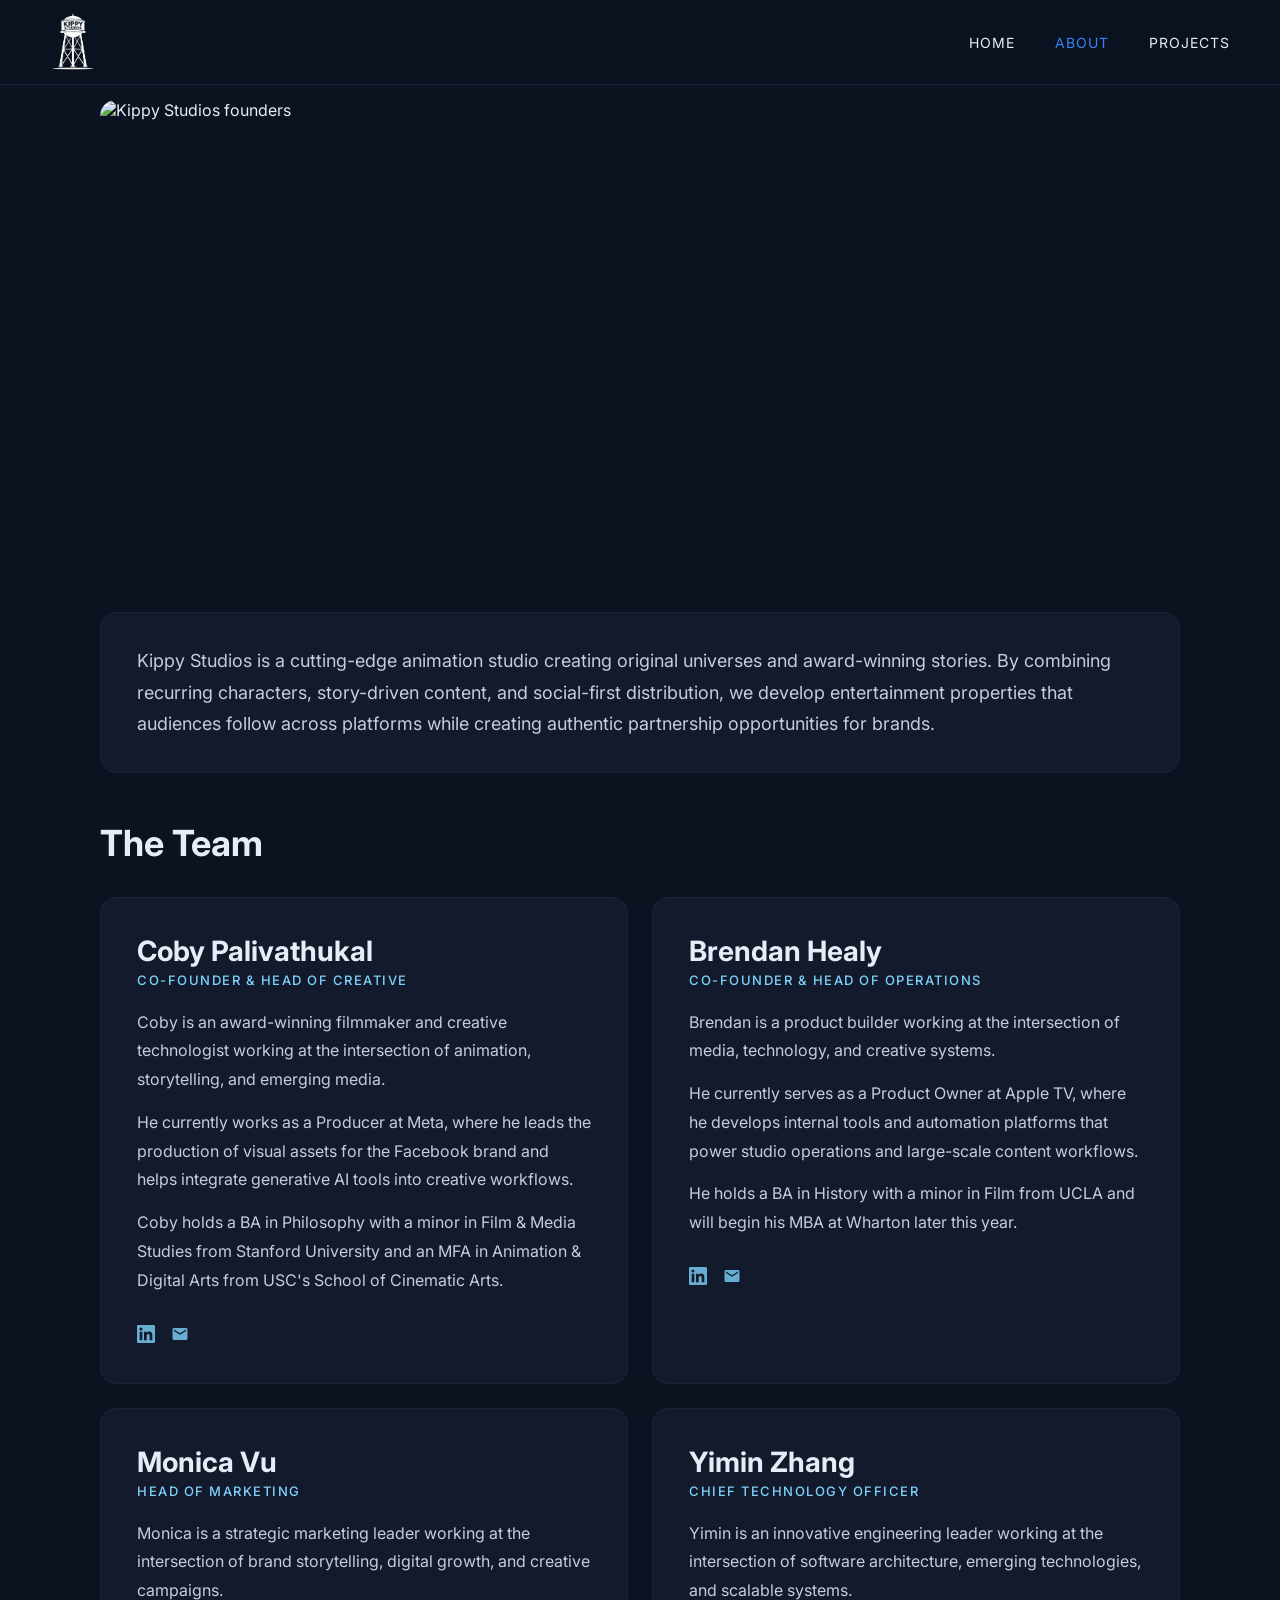
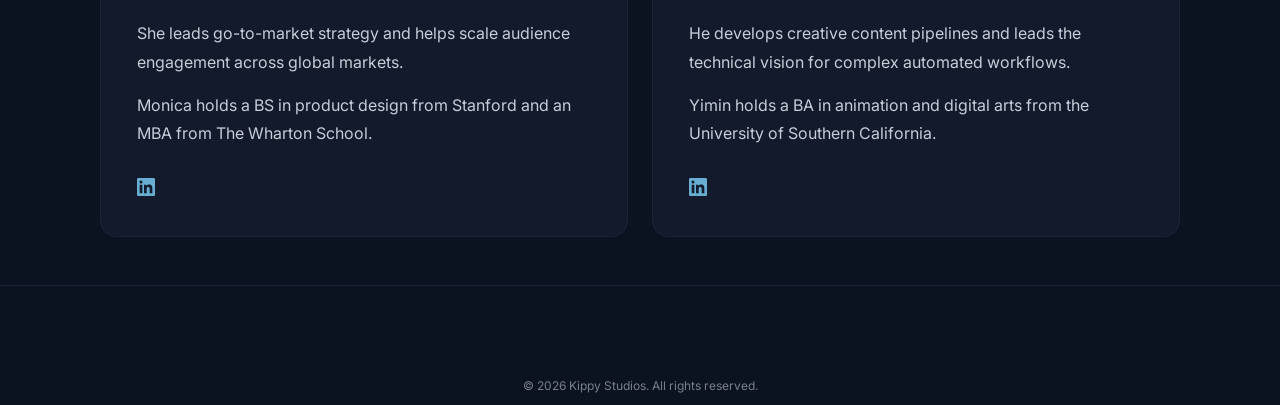
==== about.html @ 70c3e2ac "Merge founders into single The Team section Co-Authored-By: Claude Opus 4.8 <noreply@anthropic.com>" ====
<!DOCTYPE html>
<html lang="en">
<head>
    <meta charset="UTF-8">
    <link rel="icon" href="favicon.png" type="image/png">
    <meta name="viewport" content="width=device-width, initial-scale=1.0">
    <title>About – Kippy Studios</title>
    <meta name="description" content="Meet the founders of Kippy Studios.">
    <link rel="preconnect" href="https://fonts.googleapis.com">
    <link rel="preconnect" href="https://fonts.gstatic.com" crossorigin>
    <link href="https://fonts.googleapis.com/css2?family=Inter:wght@300;400;500;600;700&display=swap" rel="stylesheet">
    <link rel="stylesheet" href="styles.css">
    <style>
        body {
            display: flex;
            flex-direction: column;
        }

        main {
            padding: 100px 50px 48px;
            max-width: 1180px;
            margin: 0 auto;
            width: 100%;
        }

        .founders-hero {
            max-width: 1080px;
            margin: 0 auto 32px;
            border-radius: 16px;
            overflow: hidden;
        }

        .founders-hero img {
            width: 100%;
            height: 480px;
            object-fit: cover;
            object-position: center 75%;
            display: block;
        }

        .studio-intro {
            max-width: 1080px;
            margin: 0 auto 48px;
            padding: 32px 36px;
            background: #121A2B;
            border-radius: 16px;
            border: 1px solid #1A2438;
        }

        .studio-intro p {
            font-size: 18px;
            line-height: 1.75;
            color: rgba(230, 237, 247, 0.85);
            margin: 0;
        }

        .page-title {
            font-family: 'Inter', sans-serif;
            font-size: 36px;
            font-weight: 700;
            color: #E6EDF7;
            margin-bottom: 32px;
            max-width: 1080px;
            margin-left: auto;
            margin-right: auto;
        }

        .founders {
            display: flex;
            flex-direction: row;
            gap: 24px;
            max-width: 1080px;
            margin: 0 auto;
        }

        .founders .founder-card {
            flex: 1;
        }

        .founder-card {
            background: #121A2B;
            border-radius: 16px;
            border: 1px solid #1A2438;
            padding: 36px;
            display: block;
        }

        .founder-info h2 {
            font-family: 'Inter', sans-serif;
            font-size: 28px;
            font-weight: 700;
            margin-bottom: 4px;
        }

        .founder-info h2 a {
            color: #E6EDF7;
            text-decoration: none;
        }

        .founder-info h2 a:hover {
            text-decoration: underline;
        }

        .founder-title {
            font-size: 13px;
            font-weight: 500;
            letter-spacing: 1.5px;
            text-transform: uppercase;
            color: #7DD3FC;
            margin-bottom: 20px;
        }

        .founder-bio p {
            font-size: 16px;
            line-height: 1.8;
            color: rgba(230, 237, 247, 0.85);
            margin-bottom: 14px;
        }

        .founder-bio p:last-child {
            margin-bottom: 0;
        }

        .founder-linkedin {
            display: inline-flex;
            align-items: center;
            gap: 6px;
            margin-top: 16px;
            color: #7DD3FC;
            font-size: 13px;
            font-weight: 500;
            text-decoration: none;
            opacity: 0.8;
            transition: opacity 0.2s;
        }

        .founder-linkedin:hover {
            opacity: 1;
        }

        .founder-linkedin svg {
            width: 18px;
            height: 18px;
            fill: currentColor;
        }

        .founder-email {
            display: inline-flex;
            align-items: center;
            margin-top: 16px;
            margin-left: 12px;
            color: #7DD3FC;
            opacity: 0.8;
            transition: opacity 0.2s;
        }

        .founder-email:hover {
            opacity: 1;
        }

        .founder-email svg {
            width: 18px;
            height: 18px;
            fill: currentColor;
        }

        @media (max-width: 768px) {
            main {
                padding: 80px 20px 40px;
            }

            .founders {
                flex-direction: column;
            }

            .founder-card {
                padding: 24px 20px;
            }

            .founder-info h2 {
                font-size: 22px;
            }

            .founder-bio p {
                font-size: 15px;
            }
        }
    </style>
</head>
<body>
    <nav>
        <a href="index.html" class="logo"><img src="kippy-studios-logo.png" alt="Kippy Studios" class="nav-logo-img"></a>
        <div class="nav-links">
            <a href="index.html">Home</a>
            <a href="about.html" class="active">About</a>
            <a href="projects.html">Projects</a>
        </div>
    </nav>

    <main>
        <div class="founders-hero">
            <img src="founders-photo.jpg" alt="Kippy Studios founders">
        </div>

        <div class="studio-intro">
            <p>Kippy Studios is a cutting-edge animation studio creating original universes and award-winning stories. By combining recurring characters, story-driven content, and social-first distribution, we develop entertainment properties that audiences follow across platforms while creating authentic partnership opportunities for brands.</p>
        </div>

        <p class="page-title">The Team</p>
        <div class="founders">

            <div class="founder-card">
                <div class="founder-info">
                    <h2>Coby Palivathukal</h2>
                    <p class="founder-title">Co-founder &amp; Head of Creative</p>
                    <div class="founder-bio">
                        <p>Coby is an award-winning filmmaker and creative technologist working at the intersection of animation, storytelling, and emerging media.</p>
                        <p>He currently works as a Producer at Meta, where he leads the production of visual assets for the Facebook brand and helps integrate generative AI tools into creative workflows.</p>
                        <p>Coby holds a BA in Philosophy with a minor in Film &amp; Media Studies from Stanford University and an MFA in Animation &amp; Digital Arts from USC's School of Cinematic Arts.</p>
                        <a href="https://www.linkedin.com/in/cobypalivathukal/" target="_blank" rel="noopener noreferrer" class="founder-linkedin">
                            <svg viewBox="0 0 24 24" xmlns="http://www.w3.org/2000/svg"><path d="M20.447 20.452h-3.554v-5.569c0-1.328-.027-3.037-1.852-3.037-1.853 0-2.136 1.445-2.136 2.939v5.667H9.351V9h3.414v1.561h.046c.477-.9 1.637-1.85 3.37-1.85 3.601 0 4.267 2.37 4.267 5.455v6.286zM5.337 7.433a2.062 2.062 0 0 1-2.063-2.065 2.064 2.064 0 1 1 2.063 2.065zm1.782 13.019H3.555V9h3.564v11.452zM22.225 0H1.771C.792 0 0 .774 0 1.729v20.542C0 23.227.792 24 1.771 24h20.451C23.2 24 24 23.227 24 22.271V1.729C24 .774 23.2 0 22.222 0h.003z"/></svg>
                        </a>
                        <a href="mailto:coby@kippystudios.com" class="founder-email">
                            <svg viewBox="0 0 24 24" xmlns="http://www.w3.org/2000/svg"><path d="M20 4H4c-1.1 0-2 .9-2 2v12c0 1.1.9 2 2 2h16c1.1 0 2-.9 2-2V6c0-1.1-.9-2-2-2zm0 4-8 5-8-5V6l8 5 8-5v2z"/></svg>
                        </a>
                    </div>
                </div>
            </div>

            <div class="founder-card">
                <div class="founder-info">
                    <h2>Brendan Healy</h2>
                    <p class="founder-title">Co-founder &amp; Head of Operations</p>
                    <div class="founder-bio">
                        <p>Brendan is a product builder working at the intersection of media, technology, and creative systems.</p>
                        <p>He currently serves as a Product Owner at Apple TV, where he develops internal tools and automation platforms that power studio operations and large-scale content workflows.</p>
                        <p>He holds a BA in History with a minor in Film from UCLA and will begin his MBA at Wharton later this year.</p>
                        <a href="https://www.linkedin.com/in/healy-brendan/" target="_blank" rel="noopener noreferrer" class="founder-linkedin">
                            <svg viewBox="0 0 24 24" xmlns="http://www.w3.org/2000/svg"><path d="M20.447 20.452h-3.554v-5.569c0-1.328-.027-3.037-1.852-3.037-1.853 0-2.136 1.445-2.136 2.939v5.667H9.351V9h3.414v1.561h.046c.477-.9 1.637-1.85 3.37-1.85 3.601 0 4.267 2.37 4.267 5.455v6.286zM5.337 7.433a2.062 2.062 0 0 1-2.063-2.065 2.064 2.064 0 1 1 2.063 2.065zm1.782 13.019H3.555V9h3.564v11.452zM22.225 0H1.771C.792 0 0 .774 0 1.729v20.542C0 23.227.792 24 1.771 24h20.451C23.2 24 24 23.227 24 22.271V1.729C24 .774 23.2 0 22.222 0h.003z"/></svg>
                        </a>
                        <a href="mailto:brendan@kippystudios.com" class="founder-email">
                            <svg viewBox="0 0 24 24" xmlns="http://www.w3.org/2000/svg"><path d="M20 4H4c-1.1 0-2 .9-2 2v12c0 1.1.9 2 2 2h16c1.1 0 2-.9 2-2V6c0-1.1-.9-2-2-2zm0 4-8 5-8-5V6l8 5 8-5v2z"/></svg>
                        </a>
                    </div>
                </div>
            </div>

        </div>

        <div class="founders" style="margin-top: 24px;">

            <div class="founder-card">
                <div class="founder-info">
                    <h2>Monica Vu</h2>
                    <p class="founder-title">Head of Marketing</p>
                    <div class="founder-bio">
                        <p>Monica is a strategic marketing leader working at the intersection of brand storytelling, digital growth, and creative campaigns.</p>
                        <p>She leads go-to-market strategy and helps scale audience engagement across global markets.</p>
                        <p>Monica holds a BS in product design from Stanford and an MBA from The Wharton School.</p>
                        <a href="https://www.linkedin.com/in/vumonica/" target="_blank" rel="noopener noreferrer" class="founder-linkedin">
                            <svg viewBox="0 0 24 24" xmlns="http://www.w3.org/2000/svg"><path d="M20.447 20.452h-3.554v-5.569c0-1.328-.027-3.037-1.852-3.037-1.853 0-2.136 1.445-2.136 2.939v5.667H9.351V9h3.414v1.561h.046c.477-.9 1.637-1.85 3.37-1.85 3.601 0 4.267 2.37 4.267 5.455v6.286zM5.337 7.433a2.062 2.062 0 0 1-2.063-2.065 2.064 2.064 0 1 1 2.063 2.065zm1.782 13.019H3.555V9h3.564v11.452zM22.225 0H1.771C.792 0 0 .774 0 1.729v20.542C0 23.227.792 24 1.771 24h20.451C23.2 24 24 23.227 24 22.271V1.729C24 .774 23.2 0 22.222 0h.003z"/></svg>
                        </a>
                    </div>
                </div>
            </div>

            <div class="founder-card">
                <div class="founder-info">
                    <h2>Yimin Zhang</h2>
                    <p class="founder-title">Chief Technology Officer</p>
                    <div class="founder-bio">
                        <p>Yimin is an innovative engineering leader working at the intersection of software architecture, emerging technologies, and scalable systems.</p>
                        <p>He develops creative content pipelines and leads the technical vision for complex automated workflows.</p>
                        <p>Yimin holds a BA in animation and digital arts from the University of Southern California.</p>
                        <a href="https://www.linkedin.com/in/yiminzhangusc/" target="_blank" rel="noopener noreferrer" class="founder-linkedin">
                            <svg viewBox="0 0 24 24" xmlns="http://www.w3.org/2000/svg"><path d="M20.447 20.452h-3.554v-5.569c0-1.328-.027-3.037-1.852-3.037-1.853 0-2.136 1.445-2.136 2.939v5.667H9.351V9h3.414v1.561h.046c.477-.9 1.637-1.85 3.37-1.85 3.601 0 4.267 2.37 4.267 5.455v6.286zM5.337 7.433a2.062 2.062 0 0 1-2.063-2.065 2.064 2.064 0 1 1 2.063 2.065zm1.782 13.019H3.555V9h3.564v11.452zM22.225 0H1.771C.792 0 0 .774 0 1.729v20.542C0 23.227.792 24 1.771 24h20.451C23.2 24 24 23.227 24 22.271V1.729C24 .774 23.2 0 22.222 0h.003z"/></svg>
                        </a>
                    </div>
                </div>
            </div>

        </div>
    </main>

    <footer>
        <div class="social-links-3d" id="social-links-3d">
            <div class="social-icon-container" data-link="https://www.youtube.com/@CobyPal/featured" data-model="socials/YouTube.glb" title="YouTube"></div>
            <div class="social-icon-container" data-link="https://www.instagram.com/cobypal/" data-model="socials/IG.glb" title="Instagram"></div>
            <div class="social-icon-container" data-link="https://www.tiktok.com/@cobypal" data-model="socials/TikTok.glb" title="TikTok"></div>
            <div class="social-icon-container" data-link="https://x.com/kippystudios" data-model="socials/X.glb" title="X"></div>
            <div class="social-icon-container" data-link="https://www.threads.com/@kippystudios" data-model="socials/Threads.glb" title="Threads"></div>
            <div class="social-icon-container" data-link="https://www.linkedin.com/company/kippystudios/?viewAsMember=true" data-model="socials/LinkedIn.glb" title="LinkedIn"></div>
            <div class="social-icon-container" data-link="https://facebook.com/kippystudiosofficial" data-model="socials/Facebook.glb" title="Facebook"></div>
        </div>
        <p class="copyright">&copy; 2026 Kippy Studios. All rights reserved.</p>
    </footer>

    <script type="importmap">
    {
        "imports": {
            "three": "https://unpkg.com/three@0.160.0/build/three.module.js",
            "three/addons/": "https://unpkg.com/three@0.160.0/examples/jsm/"
        }
    }
    </script>

    <script type="module">
        import { initSocialIcons } from './social-icons.js';
        initSocialIcons();
    </script>
</body>
</html>
---- styles.css ----
/* ============================================
   styles.css - Common styles for cobypal.com
   ============================================ */

/* === Reset === */
* {
    margin: 0;
    padding: 0;
    box-sizing: border-box;
}

/* === Base === */
body {
    font-family: 'Inter', sans-serif;
    background-color: #0B1220;
    color: #E6EDF7;
    min-height: 100vh;
    overflow-x: hidden;
}

a {
    color: inherit;
    text-decoration: none;
}

/* === Navigation === */
nav {
    position: fixed;
    top: 0;
    left: 0;
    right: 0;
    z-index: 100;
    background: rgba(11, 18, 32, 0.95);
    backdrop-filter: blur(10px);
    padding: 10px 50px;
    display: flex;
    justify-content: space-between;
    align-items: center;
    border-bottom: 1px solid #1A2438;
}

.logo {
    display: flex;
    align-items: center;
}

.nav-logo-img {
    height: 64px;
    width: auto;
    display: block;
}

.nav-links {
    display: flex;
    gap: 40px;
}

.nav-links a {
    font-size: 14px;
    font-weight: 400;
    letter-spacing: 1px;
    text-transform: uppercase;
    transition: color 0.3s;
}

.nav-links a:hover,
.nav-links a.active {
    color: #3B82F6;
}

/* === Loading Spinner === */
#loading {
    position: fixed;
    top: 50%;
    left: 50%;
    transform: translate(-50%, -50%);
    color: #3B82F6;
    font-size: 18px;
    text-align: center;
    z-index: 100;
}

#loading .spinner {
    width: 50px;
    height: 50px;
    border: 3px solid rgba(59, 130, 246, 0.1);
    border-top-color: #3B82F6;
    border-radius: 50%;
    animation: spin 1s linear infinite;
    margin: 0 auto 20px;
}

@keyframes spin {
    to { transform: rotate(360deg); }
}

/* === Footer === */
footer {
    padding: 0 50px 12px;
    text-align: center;
    border-top: 1px solid #1A2438;
}

/* === Social Icons === */
.social-links-3d {
    display: flex;
    justify-content: center;
    gap: 30px;
    margin-bottom: 12px;
    flex-wrap: wrap;
}

.social-icon-container {
    width: 80px;
    height: 80px;
    cursor: pointer;
    transition: transform 0.3s;
}

.social-icon-container:hover {
    transform: scale(1.15);
}

.social-icon-container canvas {
    width: 100%;
    height: 100%;
}

/* === Copyright === */
.copyright {
    font-size: 12px;
    color: rgba(230, 237, 247, 0.5);
}

/* === Mobile Responsive === */
@media (max-width: 768px) {
    nav {
        padding: 15px 20px;
    }

    .logo {
        font-size: 20px;
    }

    .nav-links {
        gap: 20px;
        margin-left: 30px;
    }

    .nav-links a {
        font-size: 12px;
    }

    footer {
        padding: 20px;
    }

    .social-links-3d {
        gap: 15px;
        margin-left: -25px;
    }

    .social-icon-container {
        width: 55px;
        height: 55px;
    }

    .copyright {
        font-size: 10px;
    }
}
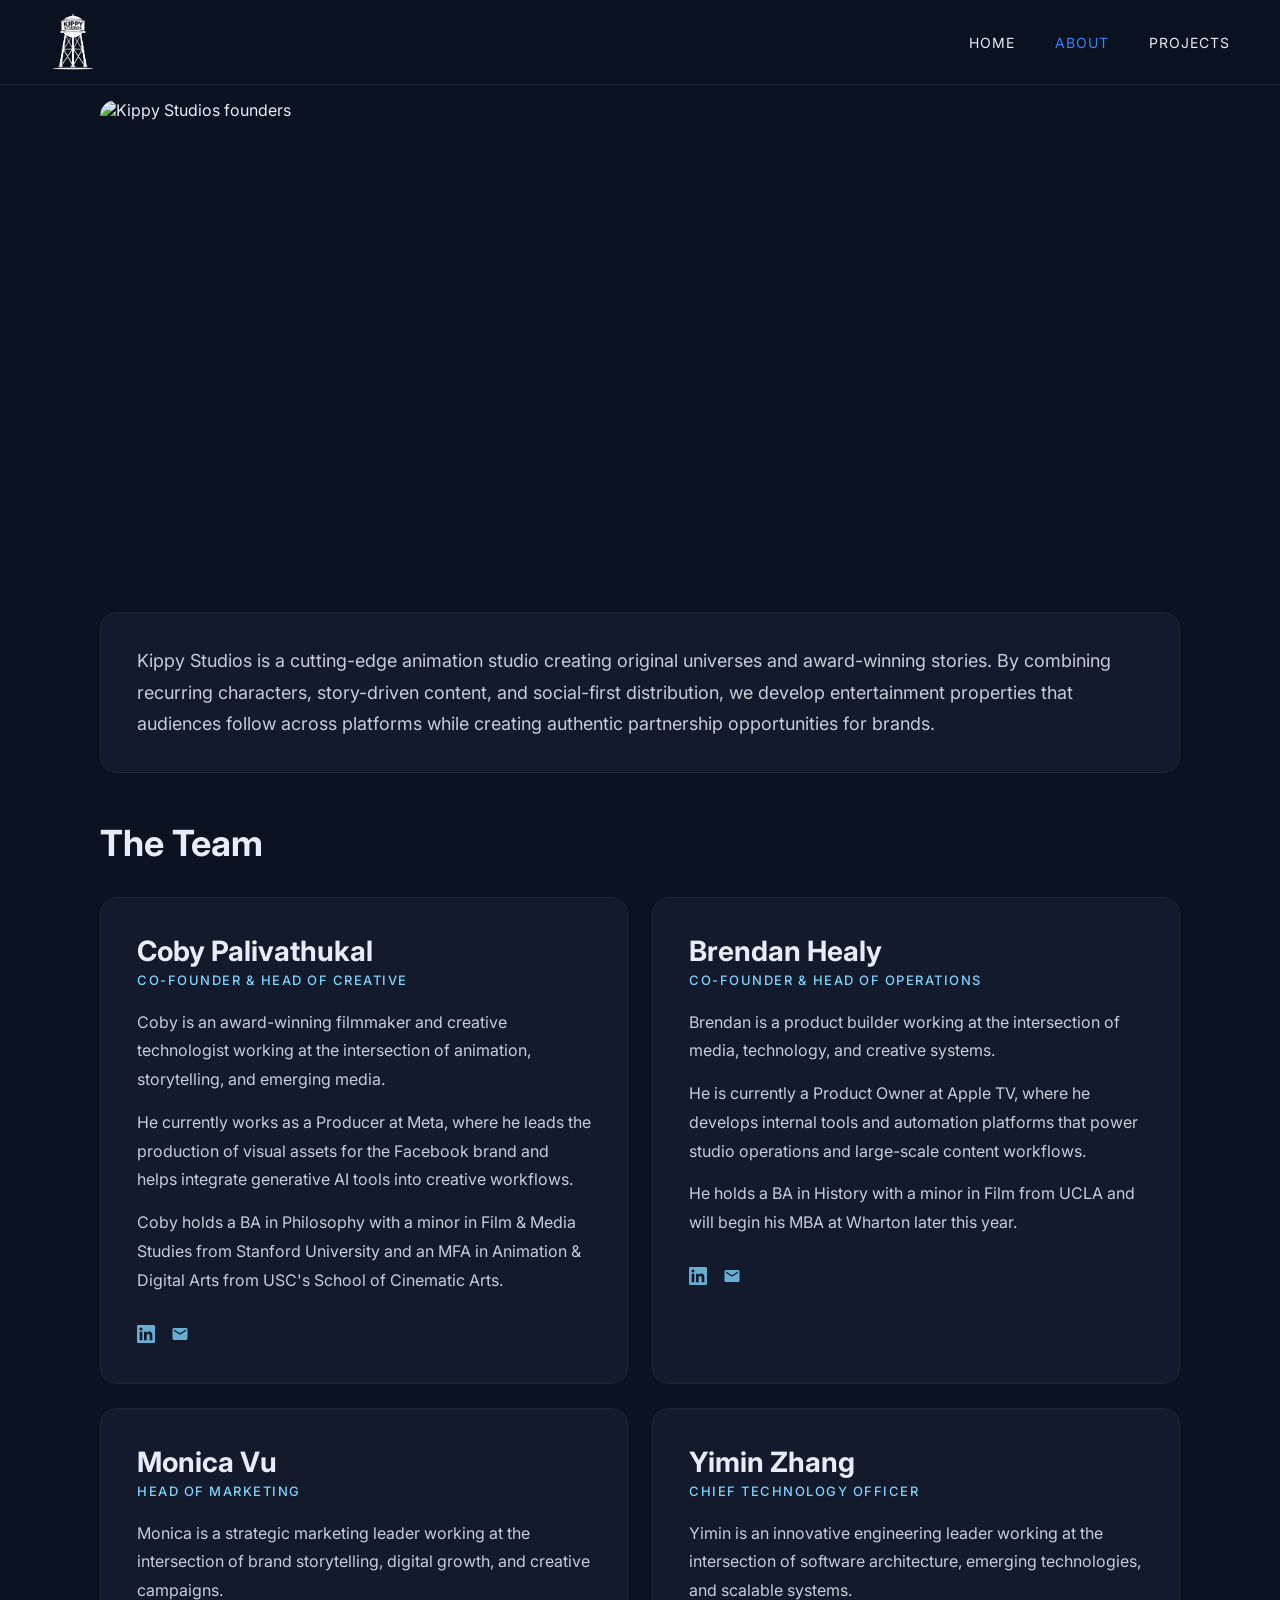
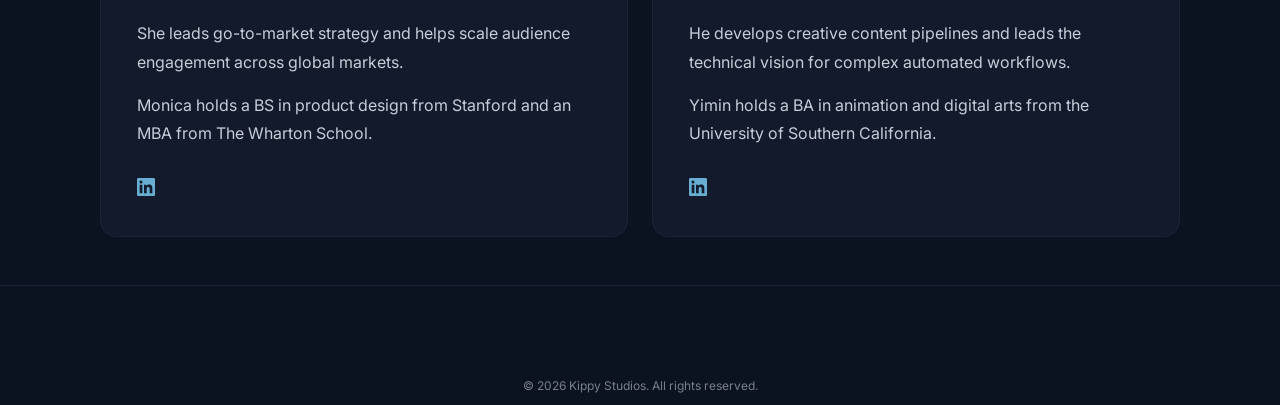
==== commit ce97670d: "Update Brendan bio wording Co-Authored-By: Claude Sonnet 4.6 <noreply@anthropic.com>" ====
--- a/about.html
+++ b/about.html
@@ -233,7 +233,7 @@
                     <p class="founder-title">Co-founder &amp; Head of Operations</p>
                     <div class="founder-bio">
                         <p>Brendan is a product builder working at the intersection of media, technology, and creative systems.</p>
-                        <p>He currently serves as a Product Owner at Apple TV, where he develops internal tools and automation platforms that power studio operations and large-scale content workflows.</p>
+                        <p>He is currently a Product Owner at Apple TV, where he develops internal tools and automation platforms that power studio operations and large-scale content workflows.</p>
                         <p>He holds a BA in History with a minor in Film from UCLA and will begin his MBA at Wharton later this year.</p>
                         <a href="https://www.linkedin.com/in/healy-brendan/" target="_blank" rel="noopener noreferrer" class="founder-linkedin">
                             <svg viewBox="0 0 24 24" xmlns="http://www.w3.org/2000/svg"><path d="M20.447 20.452h-3.554v-5.569c0-1.328-.027-3.037-1.852-3.037-1.853 0-2.136 1.445-2.136 2.939v5.667H9.351V9h3.414v1.561h.046c.477-.9 1.637-1.85 3.37-1.85 3.601 0 4.267 2.37 4.267 5.455v6.286zM5.337 7.433a2.062 2.062 0 0 1-2.063-2.065 2.064 2.064 0 1 1 2.063 2.065zm1.782 13.019H3.555V9h3.564v11.452zM22.225 0H1.771C.792 0 0 .774 0 1.729v20.542C0 23.227.792 24 1.771 24h20.451C23.2 24 24 23.227 24 22.271V1.729C24 .774 23.2 0 22.222 0h.003z"/></svg>
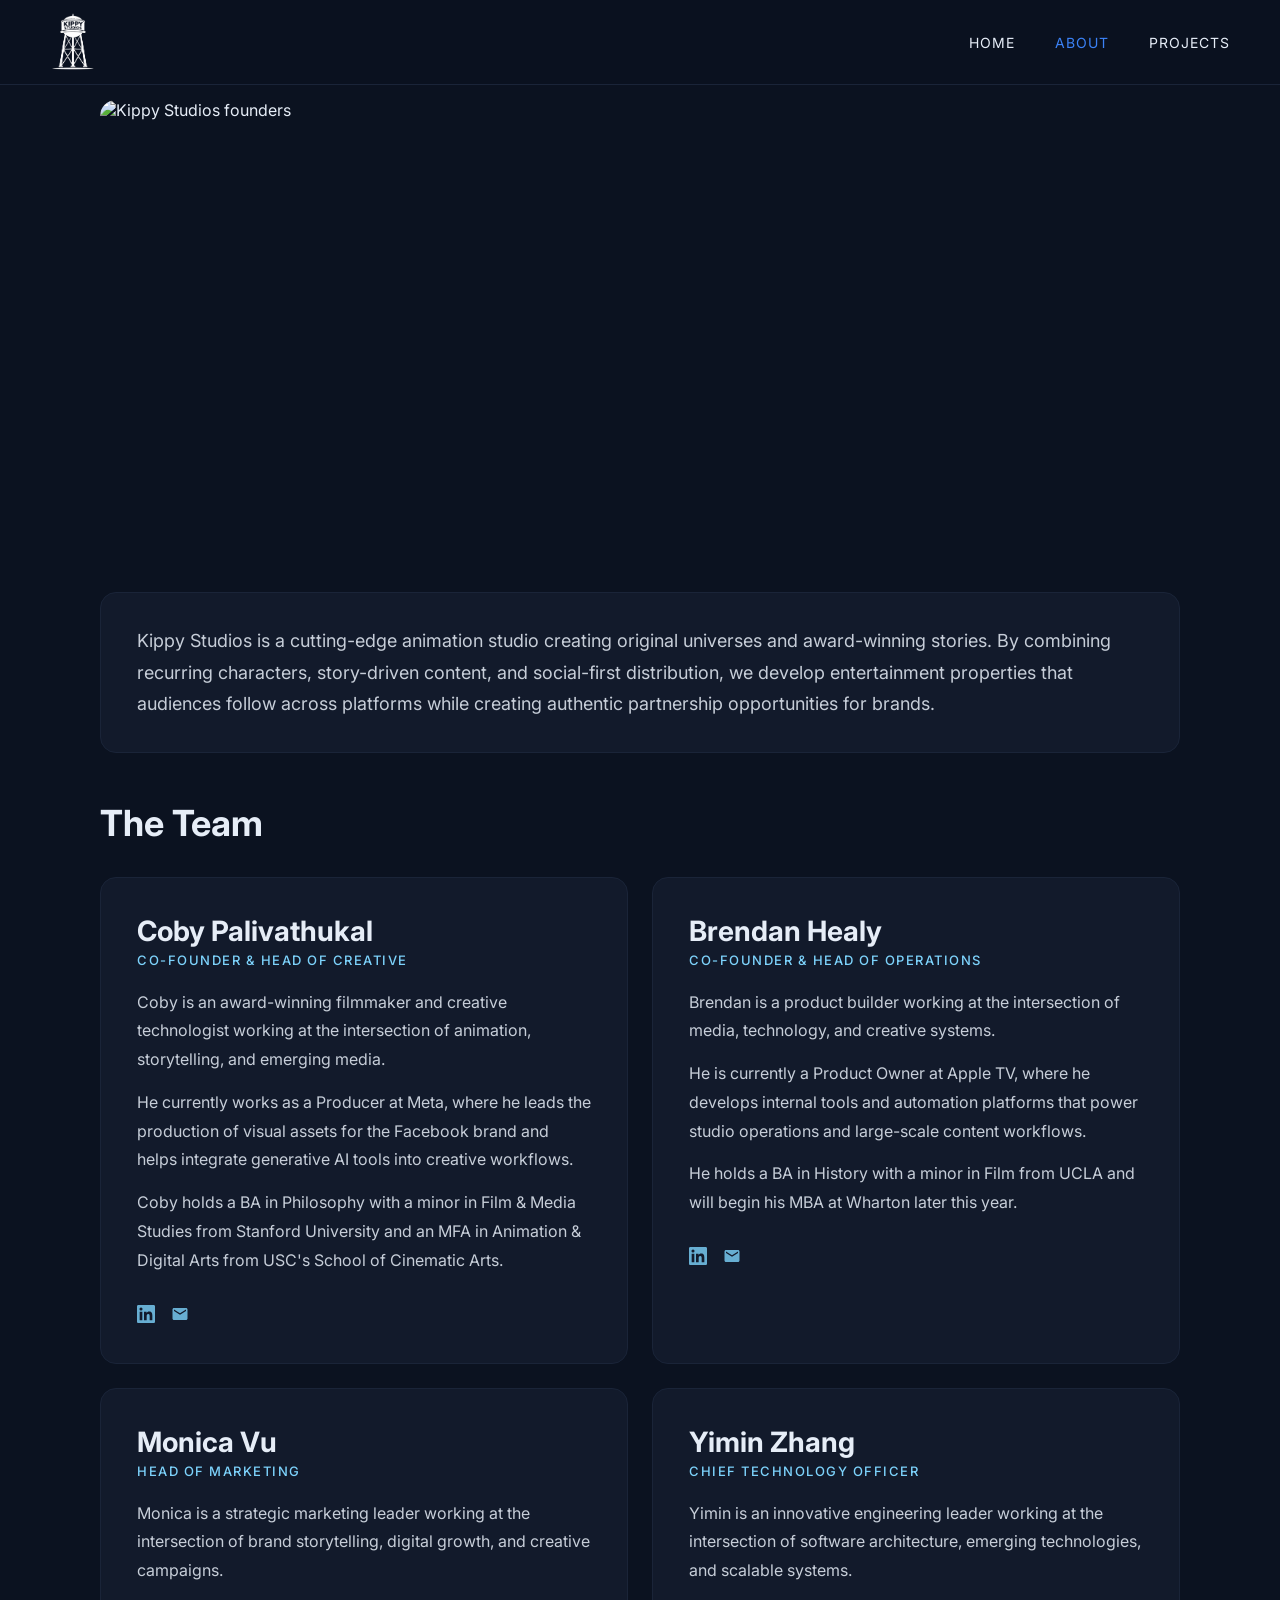
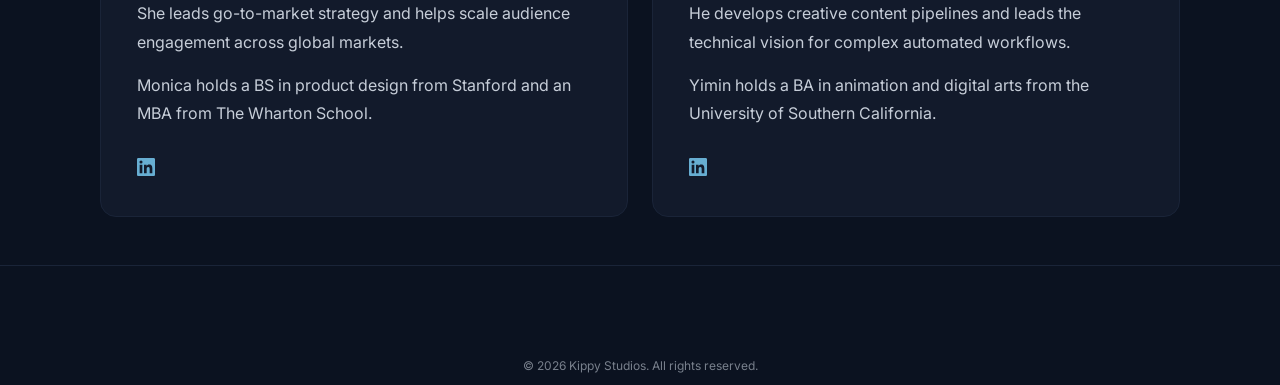
==== commit cf3ef6a2: "Mobile layout improvements and about page polish - Homepage: JS-driven mobile carousel layout (title" ====
--- a/about.html
+++ b/about.html
@@ -32,9 +32,9 @@
 
         .founders-hero img {
             width: 100%;
-            height: 480px;
+            height: 460px;
             object-fit: cover;
-            object-position: center 75%;
+            object-position: center 65%;
             display: block;
         }
 
@@ -169,6 +169,14 @@
                 padding: 80px 20px 40px;
             }
 
+            .studio-intro p {
+                font-size: 14px;
+            }
+
+            .founders-hero img {
+                height: 220px;
+            }
+
             .founders {
                 flex-direction: column;
             }
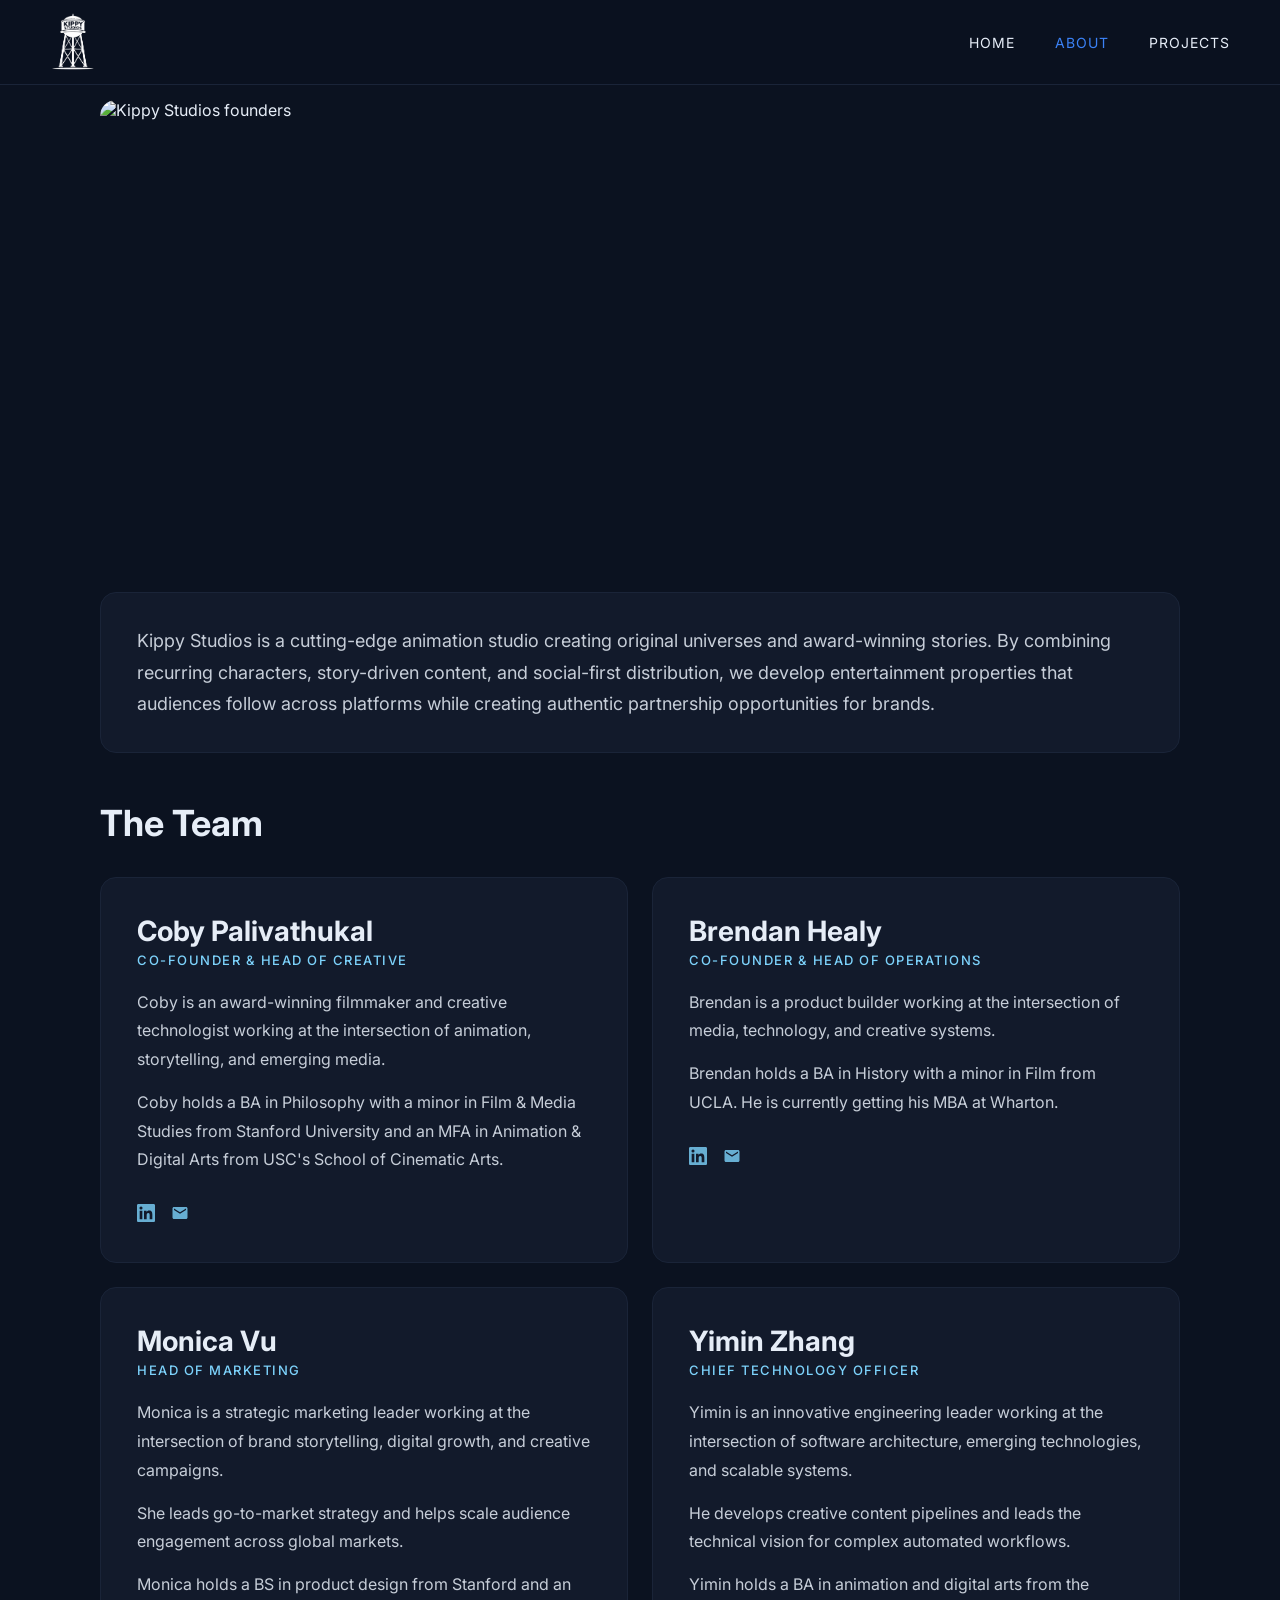
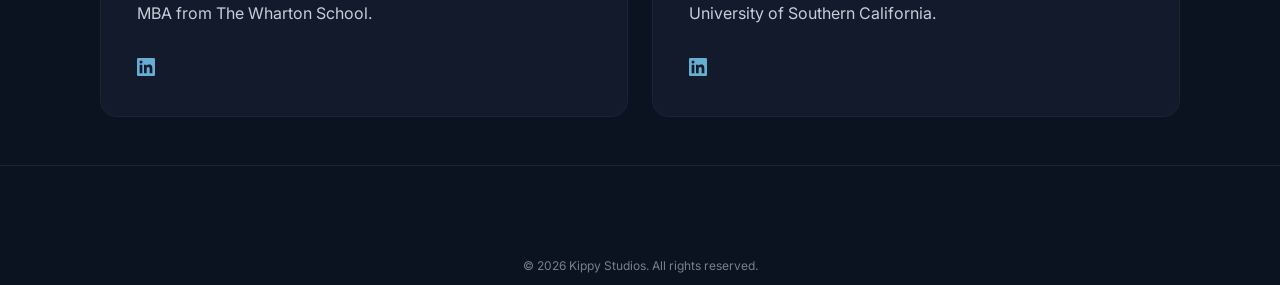
==== commit 11213a33: "Update team bios" ====
--- a/about.html
+++ b/about.html
@@ -223,7 +223,6 @@
                     <p class="founder-title">Co-founder &amp; Head of Creative</p>
                     <div class="founder-bio">
                         <p>Coby is an award-winning filmmaker and creative technologist working at the intersection of animation, storytelling, and emerging media.</p>
-                        <p>He currently works as a Producer at Meta, where he leads the production of visual assets for the Facebook brand and helps integrate generative AI tools into creative workflows.</p>
                         <p>Coby holds a BA in Philosophy with a minor in Film &amp; Media Studies from Stanford University and an MFA in Animation &amp; Digital Arts from USC's School of Cinematic Arts.</p>
                         <a href="https://www.linkedin.com/in/cobypalivathukal/" target="_blank" rel="noopener noreferrer" class="founder-linkedin">
                             <svg viewBox="0 0 24 24" xmlns="http://www.w3.org/2000/svg"><path d="M20.447 20.452h-3.554v-5.569c0-1.328-.027-3.037-1.852-3.037-1.853 0-2.136 1.445-2.136 2.939v5.667H9.351V9h3.414v1.561h.046c.477-.9 1.637-1.85 3.37-1.85 3.601 0 4.267 2.37 4.267 5.455v6.286zM5.337 7.433a2.062 2.062 0 0 1-2.063-2.065 2.064 2.064 0 1 1 2.063 2.065zm1.782 13.019H3.555V9h3.564v11.452zM22.225 0H1.771C.792 0 0 .774 0 1.729v20.542C0 23.227.792 24 1.771 24h20.451C23.2 24 24 23.227 24 22.271V1.729C24 .774 23.2 0 22.222 0h.003z"/></svg>
@@ -241,8 +240,7 @@
                     <p class="founder-title">Co-founder &amp; Head of Operations</p>
                     <div class="founder-bio">
                         <p>Brendan is a product builder working at the intersection of media, technology, and creative systems.</p>
-                        <p>He is currently a Product Owner at Apple TV, where he develops internal tools and automation platforms that power studio operations and large-scale content workflows.</p>
-                        <p>He holds a BA in History with a minor in Film from UCLA and will begin his MBA at Wharton later this year.</p>
+                        <p>Brendan holds a BA in History with a minor in Film from UCLA. He is currently getting his MBA at Wharton.</p>
                         <a href="https://www.linkedin.com/in/healy-brendan/" target="_blank" rel="noopener noreferrer" class="founder-linkedin">
                             <svg viewBox="0 0 24 24" xmlns="http://www.w3.org/2000/svg"><path d="M20.447 20.452h-3.554v-5.569c0-1.328-.027-3.037-1.852-3.037-1.853 0-2.136 1.445-2.136 2.939v5.667H9.351V9h3.414v1.561h.046c.477-.9 1.637-1.85 3.37-1.85 3.601 0 4.267 2.37 4.267 5.455v6.286zM5.337 7.433a2.062 2.062 0 0 1-2.063-2.065 2.064 2.064 0 1 1 2.063 2.065zm1.782 13.019H3.555V9h3.564v11.452zM22.225 0H1.771C.792 0 0 .774 0 1.729v20.542C0 23.227.792 24 1.771 24h20.451C23.2 24 24 23.227 24 22.271V1.729C24 .774 23.2 0 22.222 0h.003z"/></svg>
                         </a>
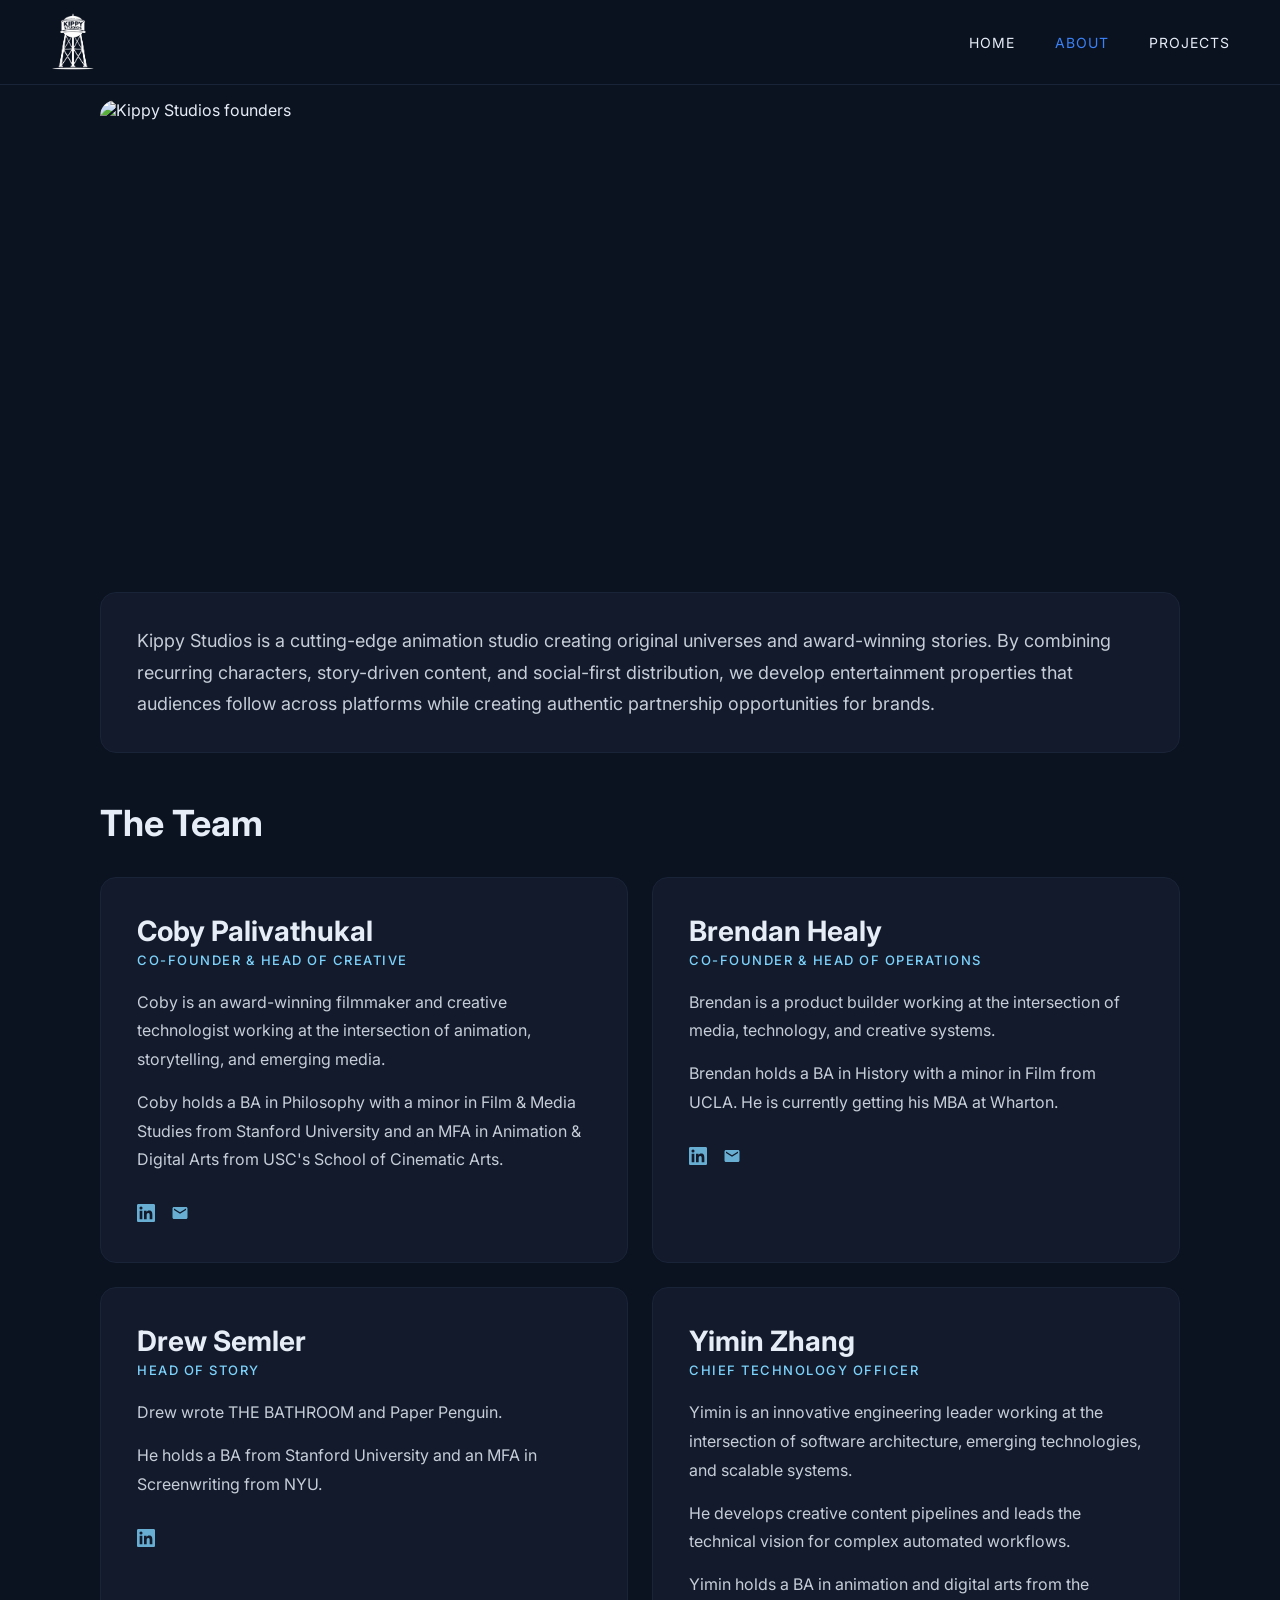
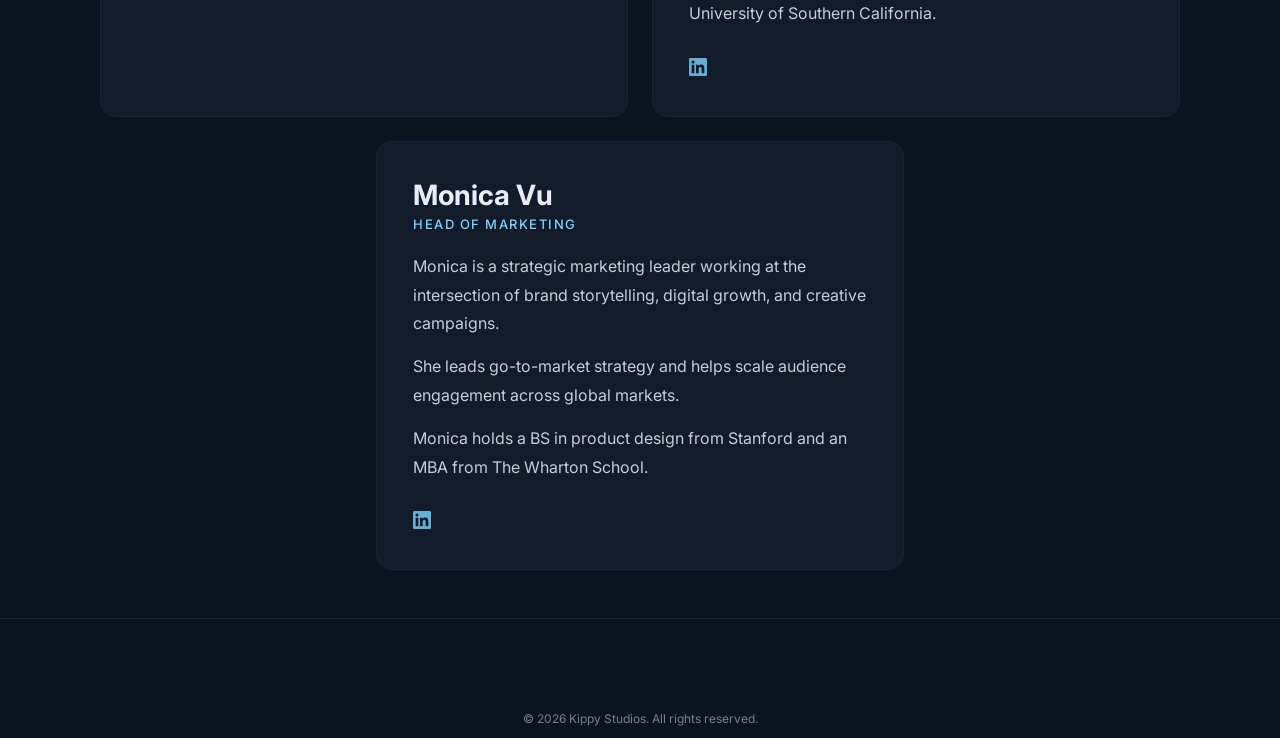
==== commit a5620ee8: "Add Drew Semler to team" ====
--- a/about.html
+++ b/about.html
@@ -77,6 +77,10 @@
             flex: 1;
         }
 
+        .founders.founders-single {
+            max-width: 528px;
+        }
+
         .founder-card {
             background: #121A2B;
             border-radius: 16px;
@@ -257,6 +261,39 @@
 
             <div class="founder-card">
                 <div class="founder-info">
+                    <h2>Drew Semler</h2>
+                    <p class="founder-title">Head of Story</p>
+                    <div class="founder-bio">
+                        <p>Drew wrote THE BATHROOM and Paper Penguin.</p>
+                        <p>He holds a BA from Stanford University and an MFA in Screenwriting from NYU.</p>
+                        <a href="https://www.linkedin.com/in/drew-semler-39799513a/" target="_blank" rel="noopener noreferrer" class="founder-linkedin">
+                            <svg viewBox="0 0 24 24" xmlns="http://www.w3.org/2000/svg"><path d="M20.447 20.452h-3.554v-5.569c0-1.328-.027-3.037-1.852-3.037-1.853 0-2.136 1.445-2.136 2.939v5.667H9.351V9h3.414v1.561h.046c.477-.9 1.637-1.85 3.37-1.85 3.601 0 4.267 2.37 4.267 5.455v6.286zM5.337 7.433a2.062 2.062 0 0 1-2.063-2.065 2.064 2.064 0 1 1 2.063 2.065zm1.782 13.019H3.555V9h3.564v11.452zM22.225 0H1.771C.792 0 0 .774 0 1.729v20.542C0 23.227.792 24 1.771 24h20.451C23.2 24 24 23.227 24 22.271V1.729C24 .774 23.2 0 22.222 0h.003z"/></svg>
+                        </a>
+                    </div>
+                </div>
+            </div>
+
+            <div class="founder-card">
+                <div class="founder-info">
+                    <h2>Yimin Zhang</h2>
+                    <p class="founder-title">Chief Technology Officer</p>
+                    <div class="founder-bio">
+                        <p>Yimin is an innovative engineering leader working at the intersection of software architecture, emerging technologies, and scalable systems.</p>
+                        <p>He develops creative content pipelines and leads the technical vision for complex automated workflows.</p>
+                        <p>Yimin holds a BA in animation and digital arts from the University of Southern California.</p>
+                        <a href="https://www.linkedin.com/in/yiminzhangusc/" target="_blank" rel="noopener noreferrer" class="founder-linkedin">
+                            <svg viewBox="0 0 24 24" xmlns="http://www.w3.org/2000/svg"><path d="M20.447 20.452h-3.554v-5.569c0-1.328-.027-3.037-1.852-3.037-1.853 0-2.136 1.445-2.136 2.939v5.667H9.351V9h3.414v1.561h.046c.477-.9 1.637-1.85 3.37-1.85 3.601 0 4.267 2.37 4.267 5.455v6.286zM5.337 7.433a2.062 2.062 0 0 1-2.063-2.065 2.064 2.064 0 1 1 2.063 2.065zm1.782 13.019H3.555V9h3.564v11.452zM22.225 0H1.771C.792 0 0 .774 0 1.729v20.542C0 23.227.792 24 1.771 24h20.451C23.2 24 24 23.227 24 22.271V1.729C24 .774 23.2 0 22.222 0h.003z"/></svg>
+                        </a>
+                    </div>
+                </div>
+            </div>
+
+        </div>
+
+        <div class="founders founders-single" style="margin-top: 24px;">
+
+            <div class="founder-card">
+                <div class="founder-info">
                     <h2>Monica Vu</h2>
                     <p class="founder-title">Head of Marketing</p>
                     <div class="founder-bio">
@@ -264,21 +301,6 @@
                         <p>She leads go-to-market strategy and helps scale audience engagement across global markets.</p>
                         <p>Monica holds a BS in product design from Stanford and an MBA from The Wharton School.</p>
                         <a href="https://www.linkedin.com/in/vumonica/" target="_blank" rel="noopener noreferrer" class="founder-linkedin">
-                            <svg viewBox="0 0 24 24" xmlns="http://www.w3.org/2000/svg"><path d="M20.447 20.452h-3.554v-5.569c0-1.328-.027-3.037-1.852-3.037-1.853 0-2.136 1.445-2.136 2.939v5.667H9.351V9h3.414v1.561h.046c.477-.9 1.637-1.85 3.37-1.85 3.601 0 4.267 2.37 4.267 5.455v6.286zM5.337 7.433a2.062 2.062 0 0 1-2.063-2.065 2.064 2.064 0 1 1 2.063 2.065zm1.782 13.019H3.555V9h3.564v11.452zM22.225 0H1.771C.792 0 0 .774 0 1.729v20.542C0 23.227.792 24 1.771 24h20.451C23.2 24 24 23.227 24 22.271V1.729C24 .774 23.2 0 22.222 0h.003z"/></svg>
-                        </a>
-                    </div>
-                </div>
-            </div>
-
-            <div class="founder-card">
-                <div class="founder-info">
-                    <h2>Yimin Zhang</h2>
-                    <p class="founder-title">Chief Technology Officer</p>
-                    <div class="founder-bio">
-                        <p>Yimin is an innovative engineering leader working at the intersection of software architecture, emerging technologies, and scalable systems.</p>
-                        <p>He develops creative content pipelines and leads the technical vision for complex automated workflows.</p>
-                        <p>Yimin holds a BA in animation and digital arts from the University of Southern California.</p>
-                        <a href="https://www.linkedin.com/in/yiminzhangusc/" target="_blank" rel="noopener noreferrer" class="founder-linkedin">
                             <svg viewBox="0 0 24 24" xmlns="http://www.w3.org/2000/svg"><path d="M20.447 20.452h-3.554v-5.569c0-1.328-.027-3.037-1.852-3.037-1.853 0-2.136 1.445-2.136 2.939v5.667H9.351V9h3.414v1.561h.046c.477-.9 1.637-1.85 3.37-1.85 3.601 0 4.267 2.37 4.267 5.455v6.286zM5.337 7.433a2.062 2.062 0 0 1-2.063-2.065 2.064 2.064 0 1 1 2.063 2.065zm1.782 13.019H3.555V9h3.564v11.452zM22.225 0H1.771C.792 0 0 .774 0 1.729v20.542C0 23.227.792 24 1.771 24h20.451C23.2 24 24 23.227 24 22.271V1.729C24 .774 23.2 0 22.222 0h.003z"/></svg>
                         </a>
                     </div>
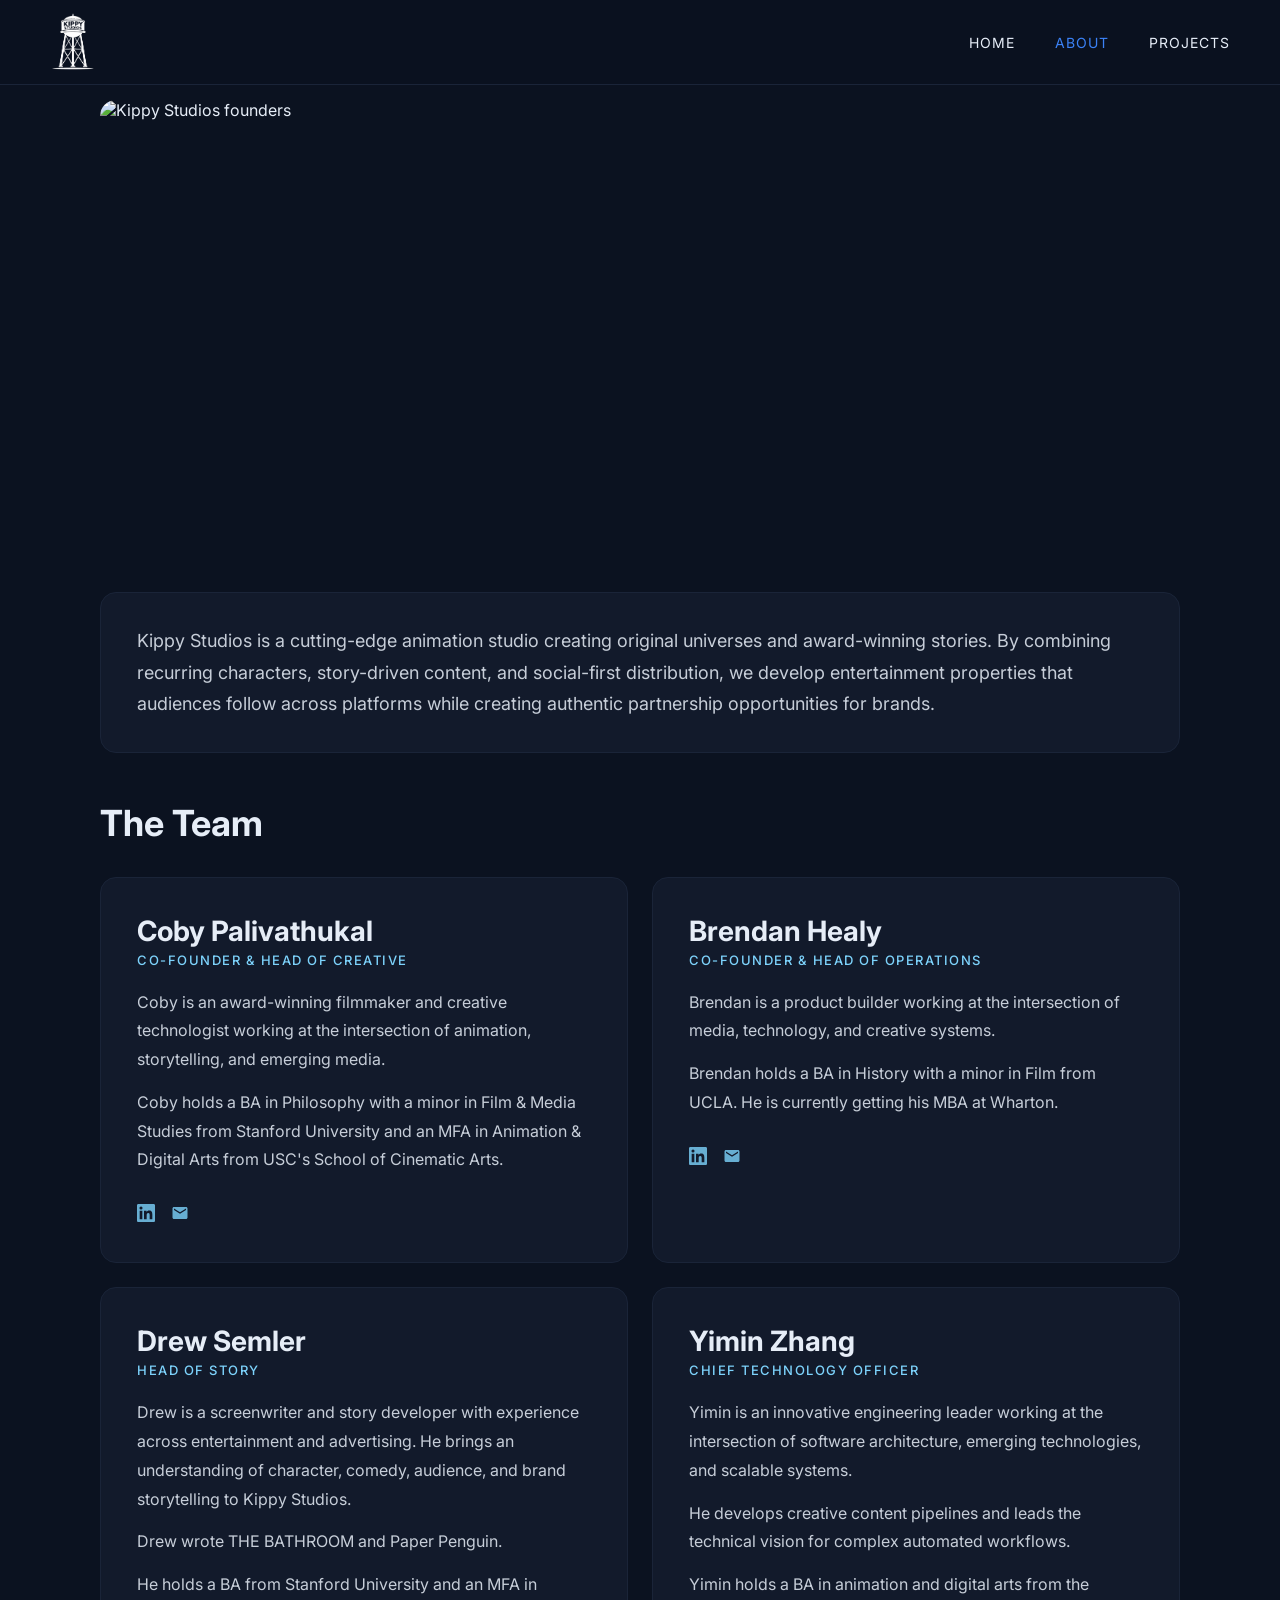
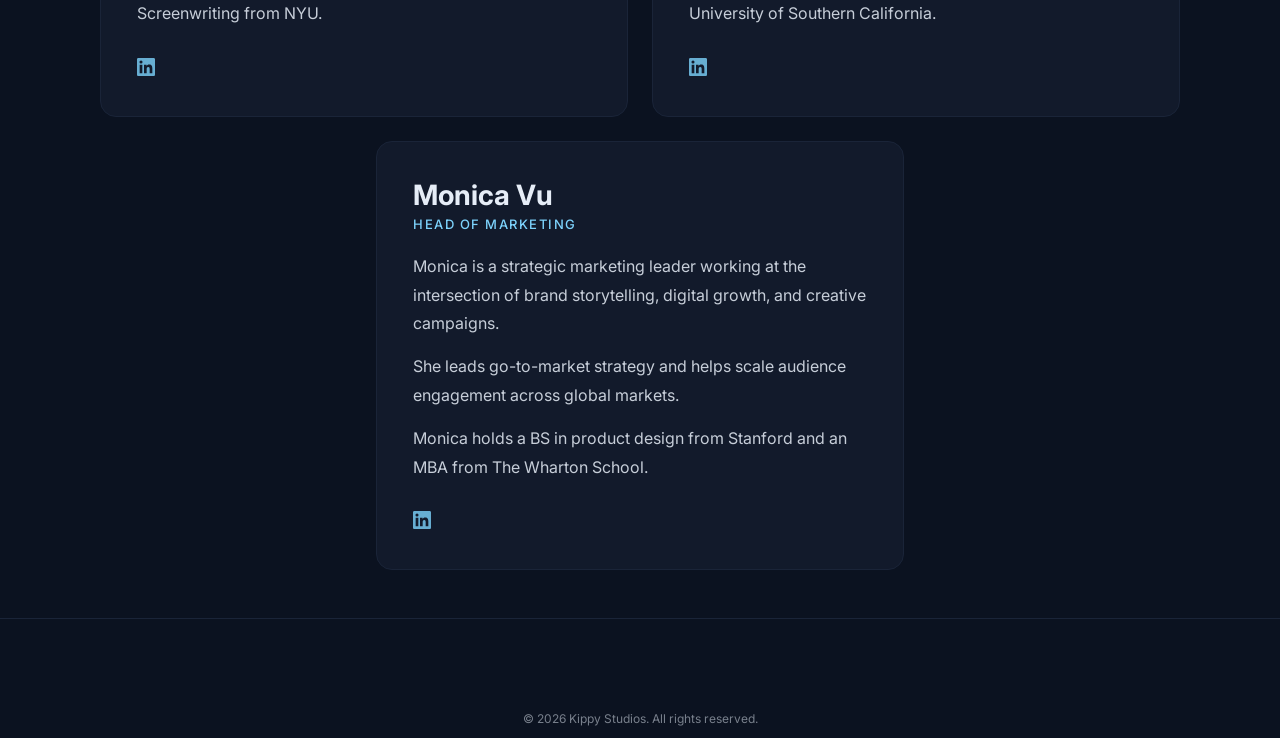
==== commit 57608e3b: "Expand Drew Semler bio" ====
--- a/about.html
+++ b/about.html
@@ -264,6 +264,7 @@
                     <h2>Drew Semler</h2>
                     <p class="founder-title">Head of Story</p>
                     <div class="founder-bio">
+                        <p>Drew is a screenwriter and story developer with experience across entertainment and advertising. He brings an understanding of character, comedy, audience, and brand storytelling to Kippy Studios.</p>
                         <p>Drew wrote THE BATHROOM and Paper Penguin.</p>
                         <p>He holds a BA from Stanford University and an MFA in Screenwriting from NYU.</p>
                         <a href="https://www.linkedin.com/in/drew-semler-39799513a/" target="_blank" rel="noopener noreferrer" class="founder-linkedin">
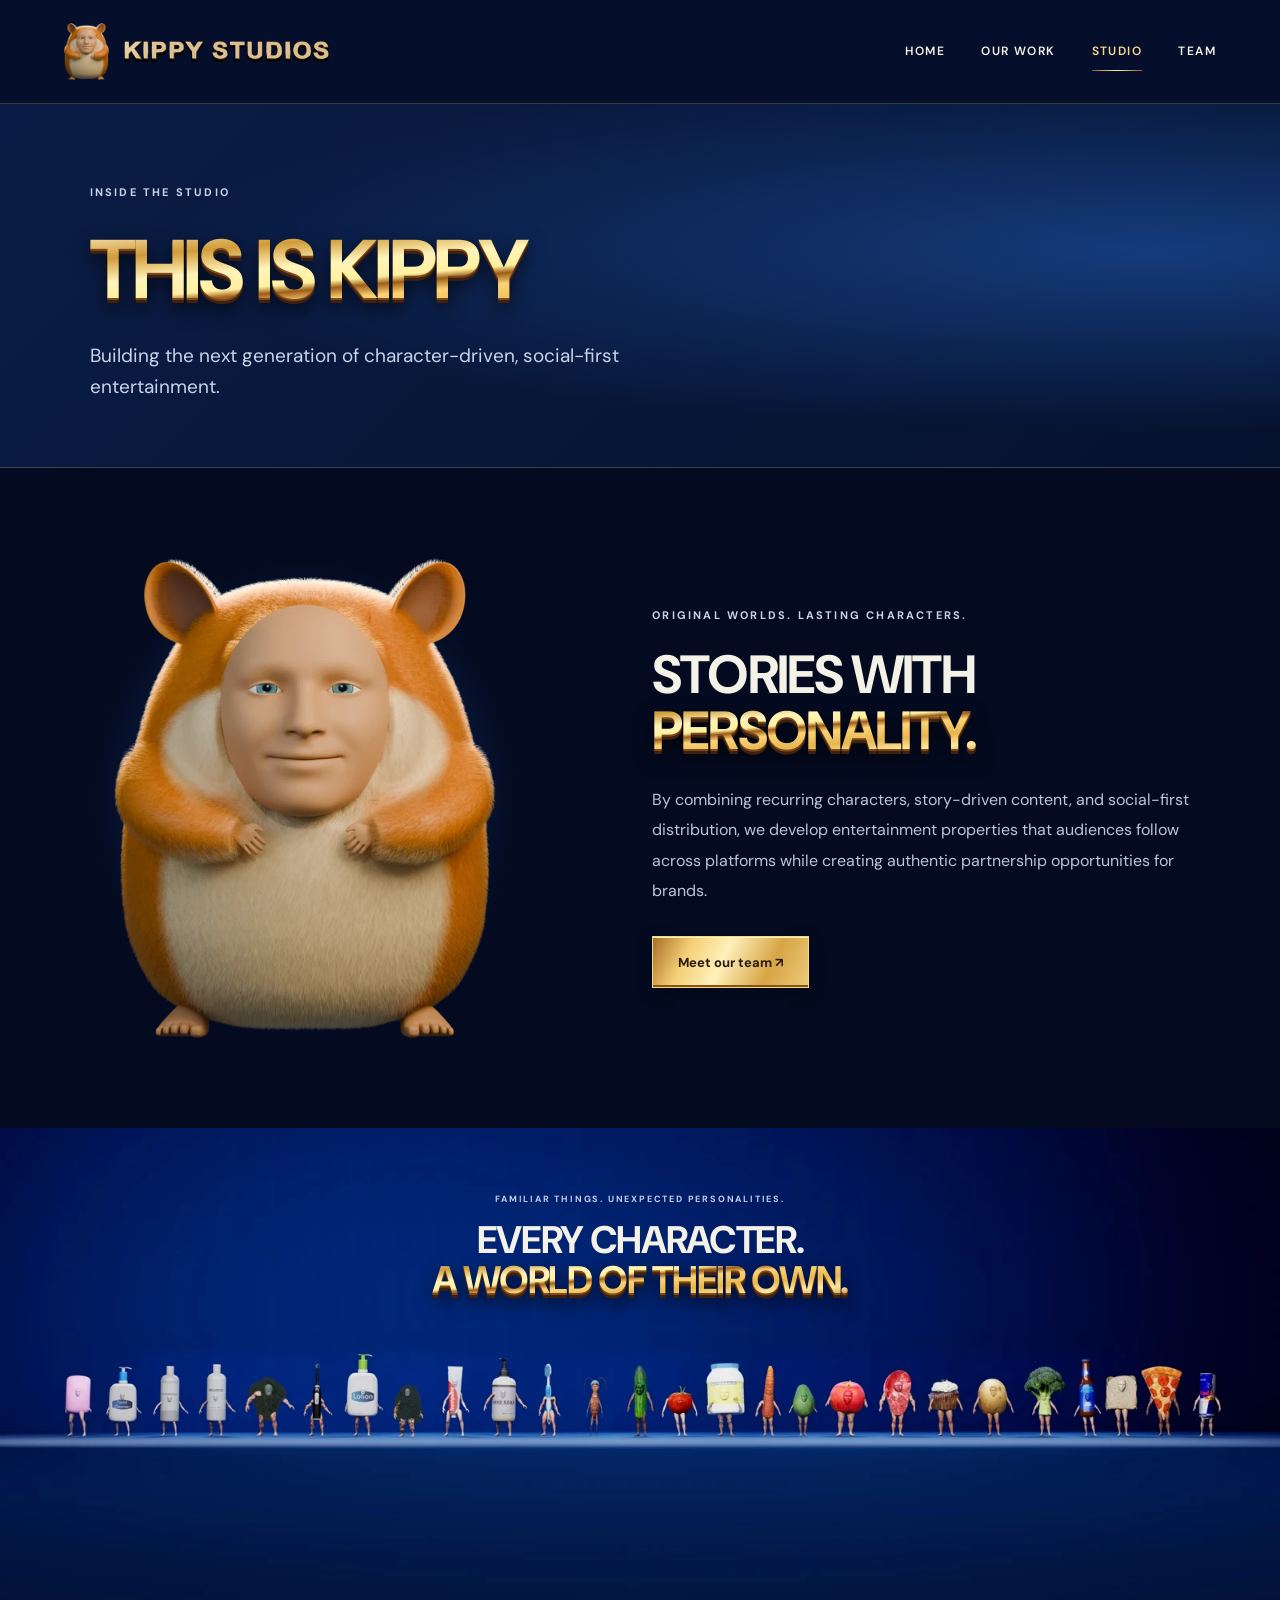
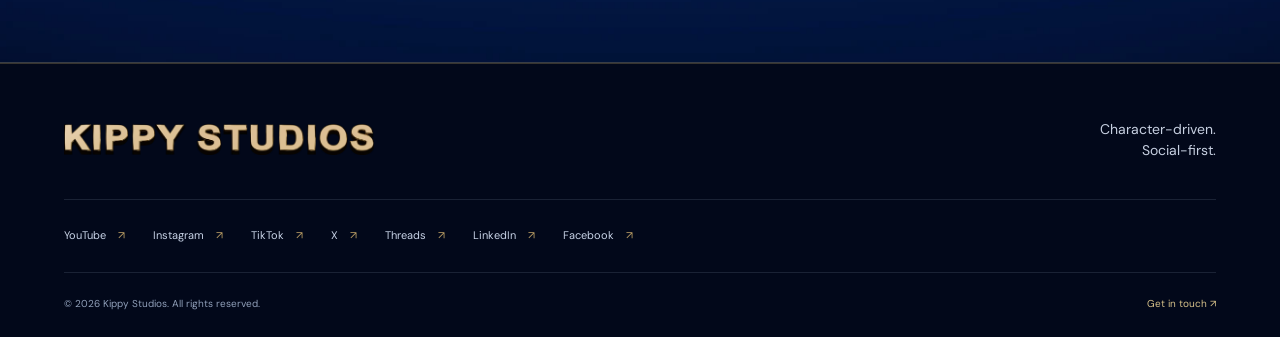
==== commit 7c5d16e4: "Redesign Kippy Studios with Humster and solid-gold branding" ====
--- a/about.html
+++ b/about.html
@@ -1,341 +1,157 @@
-<!DOCTYPE html>
+<!doctype html>
 <html lang="en">
-<head>
-    <meta charset="UTF-8">
-    <link rel="icon" href="favicon.png" type="image/png">
-    <meta name="viewport" content="width=device-width, initial-scale=1.0">
-    <title>About – Kippy Studios</title>
-    <meta name="description" content="Meet the founders of Kippy Studios.">
-    <link rel="preconnect" href="https://fonts.googleapis.com">
-    <link rel="preconnect" href="https://fonts.gstatic.com" crossorigin>
-    <link href="https://fonts.googleapis.com/css2?family=Inter:wght@300;400;500;600;700&display=swap" rel="stylesheet">
-    <link rel="stylesheet" href="styles.css">
-    <style>
-        body {
-            display: flex;
-            flex-direction: column;
-        }
-
-        main {
-            padding: 100px 50px 48px;
-            max-width: 1180px;
-            margin: 0 auto;
-            width: 100%;
-        }
-
-        .founders-hero {
-            max-width: 1080px;
-            margin: 0 auto 32px;
-            border-radius: 16px;
-            overflow: hidden;
-        }
-
-        .founders-hero img {
-            width: 100%;
-            height: 460px;
-            object-fit: cover;
-            object-position: center 65%;
-            display: block;
-        }
-
-        .studio-intro {
-            max-width: 1080px;
-            margin: 0 auto 48px;
-            padding: 32px 36px;
-            background: #121A2B;
-            border-radius: 16px;
-            border: 1px solid #1A2438;
-        }
-
-        .studio-intro p {
-            font-size: 18px;
-            line-height: 1.75;
-            color: rgba(230, 237, 247, 0.85);
-            margin: 0;
-        }
-
-        .page-title {
-            font-family: 'Inter', sans-serif;
-            font-size: 36px;
-            font-weight: 700;
-            color: #E6EDF7;
-            margin-bottom: 32px;
-            max-width: 1080px;
-            margin-left: auto;
-            margin-right: auto;
-        }
-
-        .founders {
-            display: flex;
-            flex-direction: row;
-            gap: 24px;
-            max-width: 1080px;
-            margin: 0 auto;
-        }
-
-        .founders .founder-card {
-            flex: 1;
-        }
-
-        .founders.founders-single {
-            max-width: 528px;
-        }
-
-        .founder-card {
-            background: #121A2B;
-            border-radius: 16px;
-            border: 1px solid #1A2438;
-            padding: 36px;
-            display: block;
-        }
-
-        .founder-info h2 {
-            font-family: 'Inter', sans-serif;
-            font-size: 28px;
-            font-weight: 700;
-            margin-bottom: 4px;
-        }
-
-        .founder-info h2 a {
-            color: #E6EDF7;
-            text-decoration: none;
-        }
-
-        .founder-info h2 a:hover {
-            text-decoration: underline;
-        }
-
-        .founder-title {
-            font-size: 13px;
-            font-weight: 500;
-            letter-spacing: 1.5px;
-            text-transform: uppercase;
-            color: #7DD3FC;
-            margin-bottom: 20px;
-        }
-
-        .founder-bio p {
-            font-size: 16px;
-            line-height: 1.8;
-            color: rgba(230, 237, 247, 0.85);
-            margin-bottom: 14px;
-        }
-
-        .founder-bio p:last-child {
-            margin-bottom: 0;
-        }
-
-        .founder-linkedin {
-            display: inline-flex;
-            align-items: center;
-            gap: 6px;
-            margin-top: 16px;
-            color: #7DD3FC;
-            font-size: 13px;
-            font-weight: 500;
-            text-decoration: none;
-            opacity: 0.8;
-            transition: opacity 0.2s;
-        }
-
-        .founder-linkedin:hover {
-            opacity: 1;
-        }
-
-        .founder-linkedin svg {
-            width: 18px;
-            height: 18px;
-            fill: currentColor;
-        }
-
-        .founder-email {
-            display: inline-flex;
-            align-items: center;
-            margin-top: 16px;
-            margin-left: 12px;
-            color: #7DD3FC;
-            opacity: 0.8;
-            transition: opacity 0.2s;
-        }
-
-        .founder-email:hover {
-            opacity: 1;
-        }
-
-        .founder-email svg {
-            width: 18px;
-            height: 18px;
-            fill: currentColor;
-        }
-
-        @media (max-width: 768px) {
-            main {
-                padding: 80px 20px 40px;
-            }
-
-            .studio-intro p {
-                font-size: 14px;
-            }
-
-            .founders-hero img {
-                height: 220px;
-            }
-
-            .founders {
-                flex-direction: column;
-            }
-
-            .founder-card {
-                padding: 24px 20px;
-            }
-
-            .founder-info h2 {
-                font-size: 22px;
-            }
-
-            .founder-bio p {
-                font-size: 15px;
-            }
-        }
-    </style>
-</head>
-<body>
-    <nav>
-        <a href="index.html" class="logo"><img src="kippy-studios-logo.png" alt="Kippy Studios" class="nav-logo-img"></a>
-        <div class="nav-links">
-            <a href="index.html">Home</a>
-            <a href="about.html" class="active">About</a>
-            <a href="projects.html">Projects</a>
+  <head>
+    <meta charset="utf-8" />
+    <meta name="viewport" content="width=device-width, initial-scale=1" />
+    <meta name="theme-color" content="#061333" />
+    <meta
+      name="description"
+      content="An animation studio creating original universes through recurring characters, story-driven content, and social-first distribution."
+    />
+    <title>The Studio — Kippy Studios</title>
+    <link rel="icon" type="image/png" href="assets/favicon.png" />
+    <link rel="stylesheet" href="styles.css" />
+    <script src="site.js" defer></script>
+  </head>
+  <body>
+    <a class="skip" href="#main">Skip to content</a>
+    <header class="site-header">
+      <a class="brand" href="index.html" aria-label="Kippy Studios home"
+        ><img
+          class="brand-icon"
+          src="assets/humster-128.webp"
+          alt=""
+          width="48"
+          height="48" /><img
+          class="brand-wordmark"
+          src="assets/gold-singleline-640.webp"
+          srcset="
+            assets/gold-singleline-640.webp  640w,
+            assets/gold-singleline.webp     1280w
+          "
+          sizes="(max-width: 700px) 60vw, 310px"
+          alt="Kippy Studios"
+          width="215"
+          height="22"
+      /></a>
+      <nav aria-label="Main navigation">
+        <a href="index.html">Home</a><a href="projects.html">Our work</a
+        ><a href="about.html" aria-current="page">Studio</a
+        ><a href="team.html">Team</a>
+      </nav>
+    </header>
+    <main id="main">
+      <section class="page-intro">
+        <p class="eyebrow">INSIDE THE STUDIO</p>
+        <h1 class="gold-text">THIS IS KIPPY</h1>
+        <p>
+          Building the next generation of character-driven, social-first
+          entertainment.
+        </p>
+      </section>
+      <section class="about-story section">
+        <div class="about-mascot">
+          <img
+            src="assets/humster-640.webp"
+            alt="The approved Kippy Studios Humster mascot"
+            width="509"
+            height="640"
+          />
         </div>
-    </nav>
-
-    <main>
-        <div class="founders-hero">
-            <img src="founders-photo.jpg" alt="Kippy Studios founders">
+        <div>
+          <p class="eyebrow">ORIGINAL WORLDS. LASTING CHARACTERS.</p>
+          <h2>STORIES WITH<br /><span class="gold-text">PERSONALITY.</span></h2>
+          <p>
+            By combining recurring characters, story-driven content, and
+            social-first distribution, we develop entertainment properties that
+            audiences follow across platforms while creating authentic
+            partnership opportunities for brands.
+          </p>
+          <a class="button gold-button" href="team.html">Meet our team ↗</a>
         </div>
-
-        <div class="studio-intro">
-            <p>Kippy Studios is a cutting-edge animation studio creating original universes and award-winning stories. By combining recurring characters, story-driven content, and social-first distribution, we develop entertainment properties that audiences follow across platforms while creating authentic partnership opportunities for brands.</p>
+      </section>
+      <section class="ensemble" aria-label="The Kippy character universe">
+        <img
+          src="assets/characters-1600.webp"
+          srcset="
+            assets/characters-960.webp   960w,
+            assets/characters-1600.webp 1600w,
+            assets/characters-2048.webp 2048w
+          "
+          sizes="100vw"
+          width="2048"
+          height="853"
+          alt="The Kippy ensemble: an eccentric lineup of bathroom, food and everyday-object characters"
+          loading="lazy"
+        />
+        <div class="ensemble-title">
+          <p class="eyebrow">FAMILIAR THINGS. UNEXPECTED PERSONALITIES.</p>
+          <h2>
+            EVERY CHARACTER.<br /><span class="gold-text"
+              >A WORLD OF THEIR OWN.</span
+            >
+          </h2>
         </div>
-
-        <p class="page-title">The Team</p>
-        <div class="founders">
-
-            <div class="founder-card">
-                <div class="founder-info">
-                    <h2>Coby Palivathukal</h2>
-                    <p class="founder-title">Co-founder &amp; Head of Creative</p>
-                    <div class="founder-bio">
-                        <p>Coby is an award-winning filmmaker and creative technologist working at the intersection of animation, storytelling, and emerging media.</p>
-                        <p>Coby holds a BA in Philosophy with a minor in Film &amp; Media Studies from Stanford University and an MFA in Animation &amp; Digital Arts from USC's School of Cinematic Arts.</p>
-                        <a href="https://www.linkedin.com/in/cobypalivathukal/" target="_blank" rel="noopener noreferrer" class="founder-linkedin">
-                            <svg viewBox="0 0 24 24" xmlns="http://www.w3.org/2000/svg"><path d="M20.447 20.452h-3.554v-5.569c0-1.328-.027-3.037-1.852-3.037-1.853 0-2.136 1.445-2.136 2.939v5.667H9.351V9h3.414v1.561h.046c.477-.9 1.637-1.85 3.37-1.85 3.601 0 4.267 2.37 4.267 5.455v6.286zM5.337 7.433a2.062 2.062 0 0 1-2.063-2.065 2.064 2.064 0 1 1 2.063 2.065zm1.782 13.019H3.555V9h3.564v11.452zM22.225 0H1.771C.792 0 0 .774 0 1.729v20.542C0 23.227.792 24 1.771 24h20.451C23.2 24 24 23.227 24 22.271V1.729C24 .774 23.2 0 22.222 0h.003z"/></svg>
-                        </a>
-                        <a href="mailto:coby@kippystudios.com" class="founder-email">
-                            <svg viewBox="0 0 24 24" xmlns="http://www.w3.org/2000/svg"><path d="M20 4H4c-1.1 0-2 .9-2 2v12c0 1.1.9 2 2 2h16c1.1 0 2-.9 2-2V6c0-1.1-.9-2-2-2zm0 4-8 5-8-5V6l8 5 8-5v2z"/></svg>
-                        </a>
-                    </div>
-                </div>
-            </div>
-
-            <div class="founder-card">
-                <div class="founder-info">
-                    <h2>Brendan Healy</h2>
-                    <p class="founder-title">Co-founder &amp; Head of Operations</p>
-                    <div class="founder-bio">
-                        <p>Brendan is a product builder working at the intersection of media, technology, and creative systems.</p>
-                        <p>Brendan holds a BA in History with a minor in Film from UCLA. He is currently getting his MBA at Wharton.</p>
-                        <a href="https://www.linkedin.com/in/healy-brendan/" target="_blank" rel="noopener noreferrer" class="founder-linkedin">
-                            <svg viewBox="0 0 24 24" xmlns="http://www.w3.org/2000/svg"><path d="M20.447 20.452h-3.554v-5.569c0-1.328-.027-3.037-1.852-3.037-1.853 0-2.136 1.445-2.136 2.939v5.667H9.351V9h3.414v1.561h.046c.477-.9 1.637-1.85 3.37-1.85 3.601 0 4.267 2.37 4.267 5.455v6.286zM5.337 7.433a2.062 2.062 0 0 1-2.063-2.065 2.064 2.064 0 1 1 2.063 2.065zm1.782 13.019H3.555V9h3.564v11.452zM22.225 0H1.771C.792 0 0 .774 0 1.729v20.542C0 23.227.792 24 1.771 24h20.451C23.2 24 24 23.227 24 22.271V1.729C24 .774 23.2 0 22.222 0h.003z"/></svg>
-                        </a>
-                        <a href="mailto:brendan@kippystudios.com" class="founder-email">
-                            <svg viewBox="0 0 24 24" xmlns="http://www.w3.org/2000/svg"><path d="M20 4H4c-1.1 0-2 .9-2 2v12c0 1.1.9 2 2 2h16c1.1 0 2-.9 2-2V6c0-1.1-.9-2-2-2zm0 4-8 5-8-5V6l8 5 8-5v2z"/></svg>
-                        </a>
-                    </div>
-                </div>
-            </div>
-
-        </div>
-
-        <div class="founders" style="margin-top: 24px;">
-
-            <div class="founder-card">
-                <div class="founder-info">
-                    <h2>Drew Semler</h2>
-                    <p class="founder-title">Head of Story</p>
-                    <div class="founder-bio">
-                        <p>Drew is a screenwriter and story developer with experience across entertainment and advertising. He brings an understanding of character, comedy, audience, and brand storytelling to Kippy Studios.</p>
-                        <p>Drew wrote THE BATHROOM and Paper Penguin.</p>
-                        <p>He holds a BA from Stanford University and an MFA in Screenwriting from NYU.</p>
-                        <a href="https://www.linkedin.com/in/drew-semler-39799513a/" target="_blank" rel="noopener noreferrer" class="founder-linkedin">
-                            <svg viewBox="0 0 24 24" xmlns="http://www.w3.org/2000/svg"><path d="M20.447 20.452h-3.554v-5.569c0-1.328-.027-3.037-1.852-3.037-1.853 0-2.136 1.445-2.136 2.939v5.667H9.351V9h3.414v1.561h.046c.477-.9 1.637-1.85 3.37-1.85 3.601 0 4.267 2.37 4.267 5.455v6.286zM5.337 7.433a2.062 2.062 0 0 1-2.063-2.065 2.064 2.064 0 1 1 2.063 2.065zm1.782 13.019H3.555V9h3.564v11.452zM22.225 0H1.771C.792 0 0 .774 0 1.729v20.542C0 23.227.792 24 1.771 24h20.451C23.2 24 24 23.227 24 22.271V1.729C24 .774 23.2 0 22.222 0h.003z"/></svg>
-                        </a>
-                    </div>
-                </div>
-            </div>
-
-            <div class="founder-card">
-                <div class="founder-info">
-                    <h2>Yimin Zhang</h2>
-                    <p class="founder-title">Chief Technology Officer</p>
-                    <div class="founder-bio">
-                        <p>Yimin is an innovative engineering leader working at the intersection of software architecture, emerging technologies, and scalable systems.</p>
-                        <p>He develops creative content pipelines and leads the technical vision for complex automated workflows.</p>
-                        <p>Yimin holds a BA in animation and digital arts from the University of Southern California.</p>
-                        <a href="https://www.linkedin.com/in/yiminzhangusc/" target="_blank" rel="noopener noreferrer" class="founder-linkedin">
-                            <svg viewBox="0 0 24 24" xmlns="http://www.w3.org/2000/svg"><path d="M20.447 20.452h-3.554v-5.569c0-1.328-.027-3.037-1.852-3.037-1.853 0-2.136 1.445-2.136 2.939v5.667H9.351V9h3.414v1.561h.046c.477-.9 1.637-1.85 3.37-1.85 3.601 0 4.267 2.37 4.267 5.455v6.286zM5.337 7.433a2.062 2.062 0 0 1-2.063-2.065 2.064 2.064 0 1 1 2.063 2.065zm1.782 13.019H3.555V9h3.564v11.452zM22.225 0H1.771C.792 0 0 .774 0 1.729v20.542C0 23.227.792 24 1.771 24h20.451C23.2 24 24 23.227 24 22.271V1.729C24 .774 23.2 0 22.222 0h.003z"/></svg>
-                        </a>
-                    </div>
-                </div>
-            </div>
-
-        </div>
-
-        <div class="founders founders-single" style="margin-top: 24px;">
-
-            <div class="founder-card">
-                <div class="founder-info">
-                    <h2>Monica Vu</h2>
-                    <p class="founder-title">Head of Marketing</p>
-                    <div class="founder-bio">
-                        <p>Monica is a strategic marketing leader working at the intersection of brand storytelling, digital growth, and creative campaigns.</p>
-                        <p>She leads go-to-market strategy and helps scale audience engagement across global markets.</p>
-                        <p>Monica holds a BS in product design from Stanford and an MBA from The Wharton School.</p>
-                        <a href="https://www.linkedin.com/in/vumonica/" target="_blank" rel="noopener noreferrer" class="founder-linkedin">
-                            <svg viewBox="0 0 24 24" xmlns="http://www.w3.org/2000/svg"><path d="M20.447 20.452h-3.554v-5.569c0-1.328-.027-3.037-1.852-3.037-1.853 0-2.136 1.445-2.136 2.939v5.667H9.351V9h3.414v1.561h.046c.477-.9 1.637-1.85 3.37-1.85 3.601 0 4.267 2.37 4.267 5.455v6.286zM5.337 7.433a2.062 2.062 0 0 1-2.063-2.065 2.064 2.064 0 1 1 2.063 2.065zm1.782 13.019H3.555V9h3.564v11.452zM22.225 0H1.771C.792 0 0 .774 0 1.729v20.542C0 23.227.792 24 1.771 24h20.451C23.2 24 24 23.227 24 22.271V1.729C24 .774 23.2 0 22.222 0h.003z"/></svg>
-                        </a>
-                    </div>
-                </div>
-            </div>
-
-        </div>
+      </section>
     </main>
-
     <footer>
-        <div class="social-links-3d" id="social-links-3d">
-            <div class="social-icon-container" data-link="https://www.youtube.com/@CobyPal/featured" data-model="socials/YouTube.glb" title="YouTube"></div>
-            <div class="social-icon-container" data-link="https://www.instagram.com/cobypal/" data-model="socials/IG.glb" title="Instagram"></div>
-            <div class="social-icon-container" data-link="https://www.tiktok.com/@cobypal" data-model="socials/TikTok.glb" title="TikTok"></div>
-            <div class="social-icon-container" data-link="https://x.com/kippystudios" data-model="socials/X.glb" title="X"></div>
-            <div class="social-icon-container" data-link="https://www.threads.com/@kippystudios" data-model="socials/Threads.glb" title="Threads"></div>
-            <div class="social-icon-container" data-link="https://www.linkedin.com/company/kippystudios/?viewAsMember=true" data-model="socials/LinkedIn.glb" title="LinkedIn"></div>
-            <div class="social-icon-container" data-link="https://facebook.com/kippystudiosofficial" data-model="socials/Facebook.glb" title="Facebook"></div>
-        </div>
-        <p class="copyright">&copy; 2026 Kippy Studios. All rights reserved.</p>
+      <div class="footer-top">
+        <a class="footer-brand" href="index.html"
+          ><img
+            src="assets/gold-singleline-640.webp"
+            srcset="
+              assets/gold-singleline-640.webp  640w,
+              assets/gold-singleline.webp     1280w
+            "
+            sizes="(max-width: 700px) 60vw, 310px"
+            alt="Kippy Studios"
+            width="310"
+            height="32"
+        /></a>
+        <p>Character-driven.<br />Social-first.</p>
+      </div>
+      <nav class="socials" aria-label="Find Kippy Studios">
+        <a
+          href="https://www.youtube.com/@CobyPal/featured"
+          target="_blank"
+          rel="noopener noreferrer"
+          >YouTube <span aria-hidden="true">↗</span></a
+        ><a
+          href="https://www.instagram.com/cobypal/"
+          target="_blank"
+          rel="noopener noreferrer"
+          >Instagram <span aria-hidden="true">↗</span></a
+        ><a
+          href="https://www.tiktok.com/@cobypal"
+          target="_blank"
+          rel="noopener noreferrer"
+          >TikTok <span aria-hidden="true">↗</span></a
+        ><a
+          href="https://x.com/kippystudios"
+          target="_blank"
+          rel="noopener noreferrer"
+          >X <span aria-hidden="true">↗</span></a
+        ><a
+          href="https://www.threads.com/@kippystudios"
+          target="_blank"
+          rel="noopener noreferrer"
+          >Threads <span aria-hidden="true">↗</span></a
+        ><a
+          href="https://www.linkedin.com/company/kippystudios/?viewAsMember=true"
+          target="_blank"
+          rel="noopener noreferrer"
+          >LinkedIn <span aria-hidden="true">↗</span></a
+        ><a
+          href="https://facebook.com/kippystudiosofficial"
+          target="_blank"
+          rel="noopener noreferrer"
+          >Facebook <span aria-hidden="true">↗</span></a
+        >
+      </nav>
+      <div class="footer-bottom">
+        <p>© 2026 Kippy Studios. All rights reserved.</p>
+        <a href="mailto:coby@kippystudios.com">Get in touch ↗</a>
+      </div>
     </footer>
-
-    <script type="importmap">
-    {
-        "imports": {
-            "three": "https://unpkg.com/three@0.160.0/build/three.module.js",
-            "three/addons/": "https://unpkg.com/three@0.160.0/examples/jsm/"
-        }
-    }
-    </script>
-
-    <script type="module">
-        import { initSocialIcons } from './social-icons.js';
-        initSocialIcons();
-    </script>
-</body>
+  </body>
 </html>
--- a/styles.css
+++ b/styles.css
@@ -1,171 +1,1054 @@
-/* ============================================
-   styles.css - Common styles for cobypal.com
-   ============================================ */
-
-/* === Reset === */
+@import url("https://fonts.googleapis.com/css2?family=DM+Sans:wght@400;500;600;700&display=swap");
+:root {
+  --navy: #040b20;
+  --blue: #071b4d;
+  --sapphire: #103b91;
+  --ink: #f4f1e7;
+  --muted: #b6c1d7;
+  --gold: #ecc979;
+  --line: rgba(220, 190, 115, 0.24);
+}
 * {
-    margin: 0;
+  box-sizing: border-box;
+}
+html {
+  scroll-behavior: smooth;
+  scroll-padding-top: 110px;
+}
+body {
+  margin: 0;
+  background: var(--navy);
+  color: var(--ink);
+  font-family: "DM Sans", Arial, sans-serif;
+  font-size: 16px;
+  line-height: 1.6;
+}
+a {
+  color: inherit;
+  text-decoration: none;
+}
+button {
+  font: inherit;
+}
+img {
+  display: block;
+  max-width: 100%;
+  height: auto;
+}
+h1,
+h2,
+h3,
+p {
+  margin: 0;
+}
+h1,
+h2,
+h3 {
+  line-height: 1.04;
+}
+a,
+button,
+summary {
+  -webkit-tap-highlight-color: transparent;
+}
+a:focus-visible,
+button:focus-visible,
+summary:focus-visible {
+  outline: 3px solid #f9dfa0;
+  outline-offset: 6px;
+}
+a:hover {
+  color: #ffe3a0;
+}
+.skip {
+  position: fixed;
+  top: -100px;
+  left: 20px;
+  padding: 12px 20px;
+  background: #fff;
+  color: #061333;
+  z-index: 100;
+}
+.skip:focus {
+  top: 10px;
+}
+.site-header {
+  height: 104px;
+  padding: 0 5%;
+  display: flex;
+  align-items: center;
+  justify-content: space-between;
+  border-bottom: 1px solid var(--line);
+  background: #050f2b;
+  position: relative;
+  z-index: 10;
+}
+.brand {
+  display: flex;
+  gap: 15px;
+  align-items: center;
+}
+.brand-icon {
+  width: 45px;
+  height: 57px;
+  object-fit: contain;
+}
+.brand-wordmark {
+  width: 205px;
+  height: auto;
+}
+.site-header nav {
+  display: flex;
+  gap: 36px;
+  align-items: center;
+}
+.site-header nav a {
+  position: relative;
+  font-size: 12px;
+  letter-spacing: 0.12em;
+  text-transform: uppercase;
+  font-weight: 600;
+  padding: 20px 0;
+}
+.site-header nav a[aria-current] {
+  color: #f8d98c;
+}
+.site-header nav a[aria-current]:after {
+  content: "";
+  position: absolute;
+  bottom: 10px;
+  left: 0;
+  width: 100%;
+  height: 1px;
+  background: linear-gradient(90deg, #89622a, #ffedb0, #89622a);
+}
+.eyebrow {
+  font-size: 11px;
+  letter-spacing: 0.2em;
+  font-weight: 700;
+  text-transform: uppercase;
+  color: #c9d3e6;
+  line-height: 1.6;
+}
+.gold-text {
+  color: #efc772;
+  background: linear-gradient(
+    175deg,
+    #fff8d1 0%,
+    #d19b39 18%,
+    #fff4ba 31%,
+    #fff0a0 41%,
+    #9e5d18 45%,
+    #fbd376 51%,
+    #e6b650 65%,
+    #ffe9a0 77%,
+    #aa681f 96%
+  );
+  -webkit-background-clip: text;
+  background-clip: text;
+  -webkit-text-fill-color: transparent;
+  filter: drop-shadow(0 2px 0 #7a4a1a) drop-shadow(0 3px 0 #40210f)
+    drop-shadow(0 6px 9px #0009);
+}
+.hero {
+  position: relative;
+  min-height: 720px;
+  display: grid;
+  grid-template-columns: 1.08fr 1fr;
+  align-items: center;
+  padding: 60px 7% 100px;
+  overflow: hidden;
+  background:
+    radial-gradient(ellipse at 78% 40%, #12418d 0, transparent 49%),
+    radial-gradient(ellipse at 13% 10%, #132b63 0, transparent 56%),
+    linear-gradient(130deg, #06132e, #081d51 55%, #030a20);
+}
+.hero:before {
+  content: "";
+  position: absolute;
+  inset: 0;
+  opacity: 0.15;
+  pointer-events: none;
+  background: repeating-linear-gradient(
+    120deg,
+    transparent 0,
+    transparent 140px,
+    #7392d711 141px,
+    transparent 142px
+  );
+}
+.hero-copy {
+  position: relative;
+  z-index: 2;
+  padding-bottom: 28px;
+}
+.hero .eyebrow {
+  color: #e6c986;
+  display: flex;
+  align-items: center;
+  gap: 12px;
+}
+.spark {
+  font-size: 24px;
+}
+.hero h1 {
+  margin: 26px -4px 25px;
+  max-width: 620px;
+}
+.hero h1 img {
+  width: 100%;
+  filter: drop-shadow(0 6px 10px #01050b80);
+}
+.hero-intro {
+  font-size: 19px;
+  line-height: 1.65;
+  max-width: 445px;
+  color: #d4deef;
+}
+.hero-actions {
+  display: flex;
+  align-items: center;
+  gap: 28px;
+  margin-top: 32px;
+}
+.button {
+  display: inline-flex;
+  justify-content: space-between;
+  align-items: center;
+  gap: 24px;
+  padding: 15px 25px;
+  font-weight: 700;
+  font-size: 13px;
+  line-height: 1.5;
+  min-height: 52px;
+}
+.gold-button {
+  color: #291b09;
+  border: 1px solid #f3d88e;
+  background: linear-gradient(
+    115deg,
+    #a86d26,
+    #f5cf76 23%,
+    #fff0bb 45%,
+    #d7a544 74%,
+    #edca7b
+  );
+  box-shadow:
+    inset 0 1px #fff3bb,
+    inset 0 -2px #865316,
+    0 4px 15px #0004;
+}
+.gold-button:hover {
+  color: #090d1c;
+  filter: brightness(1.12);
+}
+.text-link {
+  font-size: 13px;
+  letter-spacing: 0.015em;
+  display: inline-flex;
+  gap: 16px;
+  align-items: center;
+  min-height: 44px;
+}
+.humster-stage {
+  align-self: stretch;
+  display: flex;
+  justify-content: center;
+  align-items: center;
+  position: relative;
+  min-height: 510px;
+}
+.halo {
+  position: absolute;
+  width: 94%;
+  aspect-ratio: 1;
+  max-width: 520px;
+  border-radius: 50%;
+  background: radial-gradient(
+    circle,
+    #1a459b 0,
+    #133985 45%,
+    #02122f 65%,
+    #03112d 68%,
+    #f6d98a 68.6%,
+    #966426 69.2%,
+    #fff0bb 69.5%,
+    #44331a 70%,
+    transparent 70.2%
+  );
+  box-shadow:
+    0 0 50px #2760d622,
+    inset 0 0 55px #3869cc33;
+  transform: translateY(-8px);
+}
+.halo:after {
+  content: "";
+  position: absolute;
+  inset: 6%;
+  border: 1px solid #ecc9793b;
+  border-radius: 50%;
+}
+.hero-humster {
+  position: relative;
+  z-index: 1;
+  max-width: 87%;
+  max-height: 500px;
+  width: auto;
+  filter: drop-shadow(0 22px 18px #0008);
+  object-fit: contain;
+}
+.stage-caption {
+  position: absolute;
+  bottom: -5px;
+  left: 0;
+  right: 0;
+  text-align: center;
+  font-size: 9px;
+  letter-spacing: 0.28em;
+  color: #b8c8e5;
+}
+.star {
+  position: absolute;
+  color: #fce3a0;
+  z-index: 3;
+  text-shadow: 0 0 20px #f1b82c66;
+}
+.star-one {
+  top: 3%;
+  right: 1%;
+  font-size: 34px;
+}
+.star-two {
+  bottom: 12%;
+  left: 0;
+  font-size: 48px;
+}
+.hero-bottom {
+  position: absolute;
+  bottom: 0;
+  left: 5%;
+  right: 5%;
+  display: flex;
+  justify-content: space-between;
+  align-items: center;
+  padding: 23px 0;
+  border-top: 1px solid var(--line);
+  font-size: 10px;
+  letter-spacing: 0.16em;
+  color: #b5c4df;
+}
+.hero-bottom a {
+  display: flex;
+  gap: 28px;
+  align-items: center;
+  letter-spacing: 0.08em;
+}
+.hero-bottom a span {
+  font-size: 20px;
+  color: var(--gold);
+}
+.ensemble {
+  position: relative;
+  overflow: hidden;
+  background: #041438;
+  border-bottom: 1px solid var(--line);
+}
+.ensemble > img {
+  width: 100%;
+  min-height: 320px;
+  object-fit: cover;
+}
+.ensemble-title {
+  position: absolute;
+  top: 12%;
+  left: 7%;
+  right: 7%;
+  text-align: center;
+}
+.ensemble-title h2 {
+  font-size: clamp(20px, 3vw, 44px);
+  margin-top: 15px;
+  letter-spacing: -0.035em;
+}
+.ensemble-title .eyebrow {
+  font-size: 9px;
+  color: #c2cfe8;
+}
+.section {
+  padding: 90px 7%;
+}
+.section-heading {
+  display: flex;
+  justify-content: space-between;
+  align-items: end;
+  gap: 30px;
+  margin-bottom: 38px;
+}
+.section-heading h2 {
+  font-size: 48px;
+  letter-spacing: -0.035em;
+  margin-top: 12px;
+}
+.section-heading .text-link {
+  color: #dfc98d;
+}
+.film-grid {
+  display: grid;
+  grid-template-columns: repeat(3, minmax(0, 1fr));
+  gap: 27px;
+}
+.film-image {
+  position: relative;
+  display: block;
+  overflow: hidden;
+  border: 1px solid #c7af6b44;
+  aspect-ratio: 16/10;
+  background: #12234c;
+}
+.film-image img {
+  width: 100%;
+  height: 100%;
+  object-fit: cover;
+  transition: transform 0.4s;
+}
+.film-image:hover img {
+  transform: scale(1.035);
+}
+.play {
+  position: absolute;
+  bottom: 14px;
+  right: 14px;
+  background: #08142dcf;
+  border: 1px solid #efd18e77;
+  border-radius: 50%;
+  width: 40px;
+  height: 40px;
+  display: grid;
+  place-items: center;
+  color: #fbe3a1;
+}
+.film-meta {
+  padding-top: 20px;
+}
+.film-meta > span {
+  font-size: 9px;
+  letter-spacing: 0.09em;
+  text-transform: uppercase;
+  color: #9dacc7;
+}
+.film-meta h3 {
+  font-size: 23px;
+  letter-spacing: -0.035em;
+  margin: 10px 0;
+}
+.film-meta > a {
+  display: inline-flex;
+  align-items: center;
+  min-height: 44px;
+  font-size: 12px;
+  color: #e6cb90;
+}
+.studio-note {
+  border-top: 1px solid var(--line);
+  background: radial-gradient(ellipse at 50% 100%, #122e6a, transparent 70%);
+  text-align: center;
+  padding-top: 85px;
+  padding-bottom: 90px;
+}
+.studio-note h2 {
+  font-size: clamp(30px, 4.4vw, 64px);
+  letter-spacing: -0.045em;
+  margin: 20px 0 22px;
+}
+.studio-note > p:not(.eyebrow) {
+  color: var(--muted);
+  max-width: 460px;
+  margin: auto;
+}
+.outline-button {
+  border: 1px solid #d1b47180;
+  color: #ead49c;
+  margin-top: 30px;
+}
+.outline-button:hover {
+  background: #e0b75615;
+}
+.page-intro {
+  padding: 80px 7% 65px;
+  background:
+    radial-gradient(ellipse at 90% 40%, #153b7b, transparent 60%),
+    linear-gradient(135deg, #0b1d46, #05112d);
+  border-bottom: 1px solid var(--line);
+}
+.page-intro h1 {
+  font-size: clamp(44px, 6.5vw, 94px);
+  letter-spacing: -0.045em;
+  margin-top: 25px;
+}
+.page-intro > p:last-child:not(:first-child) {
+  max-width: 560px;
+  color: #c8d4e9;
+  margin-top: 28px;
+  font-size: 19px;
+}
+.team-grid {
+  display: grid;
+  grid-template-columns: repeat(2, minmax(0, 1fr));
+  gap: 0 65px;
+}
+.roster {
+  padding-top: 30px;
+}
+.person {
+  position: relative;
+  padding: 40px 0 34px 48px;
+  border-bottom: 1px solid var(--line);
+}
+.person-index {
+  position: absolute;
+  left: 0;
+  top: 43px;
+  color: #b69a5d;
+  font-size: 10px;
+  letter-spacing: 0.08em;
+}
+.person h2 {
+  font-size: clamp(24px, 2.4vw, 34px);
+  line-height: 1.15;
+  letter-spacing: -0.03em;
+}
+.person-role {
+  color: #e3c784;
+  margin-top: 13px;
+  font-size: 13px;
+}
+.person summary {
+  cursor: pointer;
+  display: flex;
+  justify-content: space-between;
+  align-items: center;
+  min-height: 44px;
+  color: #b6c3dc;
+  font-size: 11px;
+  margin-top: 10px;
+  list-style: none;
+}
+.person summary::-webkit-details-marker {
+  display: none;
+}
+.person summary span {
+  font-size: 20px;
+  color: #d0b476;
+}
+.person details[open] summary span {
+  transform: rotate(45deg);
+}
+.bio p {
+  margin: 15px 0;
+  color: #b7c3da;
+  font-size: 13px;
+  line-height: 1.8;
+}
+.bio a {
+  display: inline-flex;
+  align-items: center;
+  min-height: 44px;
+  margin-right: 20px;
+  color: #f1d494;
+  font-size: 12px;
+}
+.about-story {
+  display: grid;
+  grid-template-columns: 0.8fr 1fr;
+  gap: 12%;
+  align-items: center;
+}
+.about-story h2 {
+  font-size: clamp(36px, 4.2vw, 60px);
+  letter-spacing: -0.035em;
+  margin-top: 23px;
+}
+.about-story p:not(.eyebrow) {
+  color: #b9c5dc;
+  margin: 25px 0 30px;
+  font-size: 16px;
+  line-height: 1.9;
+}
+.about-mascot {
+  background: radial-gradient(ellipse, #15377b, transparent 70%);
+}
+.about-mascot img {
+  max-height: 480px;
+  width: auto;
+  margin: auto;
+}
+.projects-list {
+  padding-top: 35px;
+}
+.project-feature {
+  padding: 50px 0 65px;
+  border-bottom: 1px solid var(--line);
+}
+.project-feature:last-child {
+  border: 0;
+  padding-bottom: 0;
+}
+.project-title {
+  display: flex;
+  align-items: center;
+  justify-content: space-between;
+  gap: 20px;
+  flex-wrap: wrap;
+  margin-bottom: 25px;
+}
+.project-title .eyebrow {
+  width: 100%;
+  font-size: 9px;
+}
+.project-title h2 {
+  font-size: clamp(30px, 4vw, 54px);
+  letter-spacing: -0.03em;
+}
+.project-title > a {
+  color: #e4ca8e;
+}
+.video-shell {
+  aspect-ratio: 16/9;
+  background: #081839;
+  border: 1px solid #bf9e5966;
+  position: relative;
+  overflow: hidden;
+}
+.video-poster {
+  padding: 0;
+  border: 0;
+  color: #fff;
+  display: block;
+  width: 100%;
+  height: 100%;
+  cursor: pointer;
+  background: #0a1834;
+}
+.video-poster > img {
+  width: 100%;
+  height: 100%;
+  object-fit: cover;
+  opacity: 0.8;
+  transition: opacity 0.3s;
+}
+.video-poster:hover > img {
+  opacity: 1;
+}
+.video-play {
+  position: absolute;
+  left: 50%;
+  top: 50%;
+  transform: translate(-50%, -50%);
+  display: flex;
+  align-items: center;
+  gap: 18px;
+  padding: 15px 25px;
+  background: #04102de8;
+  border: 1px solid #f4d997aa;
+  font-size: 12px;
+  letter-spacing: 0.14em;
+  white-space: nowrap;
+}
+.video-play > span {
+  color: #f1d290;
+}
+.video-shell iframe {
+  border: 0;
+  width: 100%;
+  height: 100%;
+}
+footer {
+  padding: 55px 5% 25px;
+  border-top: 1px solid var(--line);
+  background: #02081a;
+}
+.footer-top {
+  display: flex;
+  justify-content: space-between;
+  align-items: center;
+  padding-bottom: 38px;
+}
+.footer-brand {
+  width: 310px;
+  max-width: 55%;
+}
+.footer-top > p {
+  text-align: right;
+  color: #c7d0e1;
+  font-size: 14px;
+  line-height: 1.5;
+}
+.socials {
+  display: flex;
+  gap: 28px;
+  flex-wrap: wrap;
+  border-top: 1px solid #a3b4d126;
+  border-bottom: 1px solid #a3b4d126;
+  padding: 18px 0;
+}
+.socials a {
+  font-size: 11px;
+  min-height: 36px;
+  display: flex;
+  align-items: center;
+  gap: 12px;
+  color: #c8d3e7;
+}
+.socials a span {
+  color: #b89c63;
+}
+.footer-bottom {
+  display: flex;
+  justify-content: space-between;
+  gap: 20px;
+  font-size: 10px;
+  color: #91a0ba;
+  padding-top: 23px;
+}
+.footer-bottom a {
+  color: #d8c28b;
+}
+@media (min-width: 1600px) {
+  .hero {
+    padding-left: max(7%, calc((100vw - 1400px) / 2));
+    padding-right: max(7%, calc((100vw - 1400px) / 2));
+  }
+  .section {
+    padding-left: max(7%, calc((100vw - 1400px) / 2));
+    padding-right: max(7%, calc((100vw - 1400px) / 2));
+  }
+  .hero-humster {
+    max-height: 560px;
+  }
+  .hero {
+    min-height: 790px;
+  }
+}
+@media (max-width: 1000px) {
+  .site-header nav {
+    gap: 23px;
+  }
+  .brand-wordmark {
+    width: 160px;
+  }
+  .hero {
+    padding: 45px 5% 95px;
+    min-height: 620px;
+  }
+  .hero-intro {
+    font-size: 17px;
+  }
+  .hero-actions {
+    gap: 18px;
+  }
+  .hero-humster {
+    max-height: 410px;
+  }
+  .humster-stage {
+    min-height: 440px;
+  }
+  .hero h1 {
+    margin-top: 23px;
+  }
+  .hero .eyebrow {
+    font-size: 9px;
+  }
+  .button {
+    padding: 14px 19px;
+  }
+  .section {
+    padding: 65px 5%;
+  }
+  .team-grid {
+    gap: 0 35px;
+  }
+  .person {
+    padding-left: 32px;
+  }
+  .film-grid {
+    gap: 18px;
+  }
+  .film-meta h3 {
+    font-size: 20px;
+  }
+  .about-story {
+    gap: 8%;
+  }
+  .ensemble-title {
+    top: 10%;
+  }
+}
+@media (max-width: 700px) {
+  .site-header {
+    height: auto;
+    min-height: 118px;
+    padding: 13px 5% 7px;
+    flex-wrap: wrap;
+    justify-content: center;
+    gap: 5px;
+  }
+  .brand-icon {
+    width: 30px;
+    height: 38px;
+  }
+  .brand-wordmark {
+    width: 166px;
+  }
+  .brand {
+    gap: 10px;
+  }
+  .site-header nav {
+    width: 100%;
+    gap: 0;
+    justify-content: space-around;
+  }
+  .site-header nav a {
+    font-size: 10px;
+    padding: 13px 8px;
+    min-height: 44px;
+  }
+  .site-header nav a[aria-current]:after {
+    bottom: 5px;
+    left: 8px;
+    width: calc(100% - 16px);
+  }
+  .hero {
+    display: flex;
+    flex-direction: column;
+    padding: 38px 6% 82px;
+    min-height: 0;
+  }
+  .hero-copy {
+    width: 100%;
     padding: 0;
-    box-sizing: border-box;
-}
-
-/* === Base === */
-body {
-    font-family: 'Inter', sans-serif;
-    background-color: #0B1220;
-    color: #E6EDF7;
-    min-height: 100vh;
-    overflow-x: hidden;
-}
-
-a {
-    color: inherit;
-    text-decoration: none;
-}
-
-/* === Navigation === */
-nav {
-    position: fixed;
-    top: 0;
+    order: 1;
+    text-align: center;
+  }
+  .hero .eyebrow {
+    justify-content: center;
+    font-size: 9px;
+  }
+  .spark {
+    font-size: 20px;
+  }
+  .hero h1 {
+    max-width: 420px;
+    margin: 20px auto 22px;
+  }
+  .hero-intro {
+    font-size: 16px;
+    max-width: 370px;
+    margin: auto;
+  }
+  .hero-actions {
+    justify-content: center;
+    gap: 24px;
+    margin-top: 24px;
+    flex-wrap: wrap;
+  }
+  .hero-actions .text-link {
+    font-size: 12px;
+  }
+  .humster-stage {
+    order: 2;
+    width: min(100%, 390px);
+    min-height: 370px;
+    margin: 32px auto 12px;
+  }
+  .hero-humster {
+    max-height: 350px;
+    max-width: 84%;
+  }
+  .halo {
+    max-width: 350px;
+    width: 96%;
+  }
+  .star-one {
+    top: 1%;
+    right: 0;
+  }
+  .star-two {
+    bottom: 8%;
     left: 0;
-    right: 0;
-    z-index: 100;
-    background: rgba(11, 18, 32, 0.95);
-    backdrop-filter: blur(10px);
-    padding: 10px 50px;
-    display: flex;
-    justify-content: space-between;
-    align-items: center;
-    border-bottom: 1px solid #1A2438;
-}
-
-.logo {
-    display: flex;
-    align-items: center;
-}
-
-.nav-logo-img {
-    height: 64px;
-    width: auto;
-    display: block;
-}
-
-.nav-links {
-    display: flex;
-    gap: 40px;
-}
-
-.nav-links a {
+    font-size: 36px;
+  }
+  .stage-caption {
+    bottom: -11px;
+    font-size: 8px;
+  }
+  .hero-bottom {
+    font-size: 8px;
+    padding: 18px 0;
+    gap: 20px;
+  }
+  .hero-bottom > span {
+    max-width: 150px;
+  }
+  .hero-bottom a {
+    gap: 12px;
+  }
+  .ensemble > img {
+    min-height: 290px;
+    object-position: center bottom;
+    object-fit: cover;
+  }
+  .ensemble-title {
+    top: 23px;
+    left: 4%;
+    right: 4%;
+  }
+  .ensemble-title h2 {
+    font-size: 23px;
+    margin-top: 12px;
+  }
+  .ensemble-title .eyebrow {
+    font-size: 7px;
+    letter-spacing: 0.14em;
+  }
+  .section {
+    padding: 52px 6%;
+  }
+  .section-heading {
+    align-items: start;
+    gap: 10px;
+    flex-direction: column;
+    margin-bottom: 24px;
+  }
+  .section-heading h2 {
+    font-size: 39px;
+  }
+  .film-grid {
+    grid-template-columns: 1fr;
+    gap: 35px;
+  }
+  .film-image {
+    aspect-ratio: 16/9;
+  }
+  .film-meta {
+    padding-top: 15px;
+  }
+  .film-meta h3 {
+    font-size: 26px;
+    margin: 9px 0 3px;
+  }
+  .studio-note h2 {
+    font-size: 34px;
+    line-height: 1.12;
+  }
+  .studio-note .eyebrow {
+    font-size: 9px;
+  }
+  .studio-note > p:not(.eyebrow) {
     font-size: 14px;
-    font-weight: 400;
-    letter-spacing: 1px;
-    text-transform: uppercase;
-    transition: color 0.3s;
-}
-
-.nav-links a:hover,
-.nav-links a.active {
-    color: #3B82F6;
-}
-
-/* === Loading Spinner === */
-#loading {
-    position: fixed;
-    top: 50%;
-    left: 50%;
-    transform: translate(-50%, -50%);
-    color: #3B82F6;
-    font-size: 18px;
-    text-align: center;
-    z-index: 100;
-}
-
-#loading .spinner {
-    width: 50px;
-    height: 50px;
-    border: 3px solid rgba(59, 130, 246, 0.1);
-    border-top-color: #3B82F6;
-    border-radius: 50%;
-    animation: spin 1s linear infinite;
-    margin: 0 auto 20px;
-}
-
-@keyframes spin {
-    to { transform: rotate(360deg); }
-}
-
-/* === Footer === */
-footer {
-    padding: 0 50px 12px;
-    text-align: center;
-    border-top: 1px solid #1A2438;
-}
-
-/* === Social Icons === */
-.social-links-3d {
-    display: flex;
-    justify-content: center;
-    gap: 30px;
-    margin-bottom: 12px;
-    flex-wrap: wrap;
-}
-
-.social-icon-container {
-    width: 80px;
-    height: 80px;
-    cursor: pointer;
-    transition: transform 0.3s;
-}
-
-.social-icon-container:hover {
-    transform: scale(1.15);
-}
-
-.social-icon-container canvas {
-    width: 100%;
-    height: 100%;
-}
-
-/* === Copyright === */
-.copyright {
+  }
+  .page-intro {
+    padding: 50px 6% 44px;
+  }
+  .page-intro .eyebrow {
+    font-size: 9px;
+  }
+  .page-intro h1 {
+    font-size: 44px;
+    line-height: 1.1;
+    margin-top: 20px;
+  }
+  .page-intro > p:last-child:not(:first-child) {
+    font-size: 16px;
+    margin-top: 20px;
+  }
+  .team-grid {
+    grid-template-columns: 1fr;
+  }
+  .roster {
+    padding-top: 5px;
+  }
+  .person {
+    padding: 30px 0 28px 33px;
+  }
+  .person-index {
+    top: 32px;
+  }
+  .person h2 {
+    font-size: 29px;
+  }
+  .person-role {
     font-size: 12px;
-    color: rgba(230, 237, 247, 0.5);
-}
-
-/* === Mobile Responsive === */
-@media (max-width: 768px) {
-    nav {
-        padding: 15px 20px;
-    }
-
-    .logo {
-        font-size: 20px;
-    }
-
-    .nav-links {
-        gap: 20px;
-        margin-left: 30px;
-    }
-
-    .nav-links a {
-        font-size: 12px;
-    }
-
-    footer {
-        padding: 20px;
-    }
-
-    .social-links-3d {
-        gap: 15px;
-        margin-left: -25px;
-    }
-
-    .social-icon-container {
-        width: 55px;
-        height: 55px;
-    }
-
-    .copyright {
-        font-size: 10px;
-    }
-}
+    margin-top: 10px;
+  }
+  .about-story {
+    grid-template-columns: 1fr;
+    gap: 35px;
+  }
+  .about-mascot img {
+    max-height: 300px;
+  }
+  .about-story h2 {
+    font-size: 39px;
+  }
+  .about-story p:not(.eyebrow) {
+    font-size: 14px;
+  }
+  .projects-list {
+    padding-top: 0;
+  }
+  .project-feature {
+    padding: 40px 0;
+  }
+  .project-title h2 {
+    font-size: 35px;
+  }
+  .project-title {
+    gap: 12px;
+  }
+  .project-title > a {
+    font-size: 12px;
+  }
+  .project-title .eyebrow {
+    font-size: 8px;
+  }
+  .video-play {
+    font-size: 9px;
+    padding: 11px 16px;
+    gap: 10px;
+  }
+  footer {
+    padding-top: 36px;
+  }
+  .footer-top {
+    padding-bottom: 26px;
+  }
+  .footer-top > p {
+    font-size: 12px;
+  }
+  .footer-brand {
+    max-width: 60%;
+  }
+  .socials {
+    gap: 6px 23px;
+    padding: 14px 0;
+  }
+  .footer-bottom {
+    font-size: 8px;
+    line-height: 1.8;
+    align-items: start;
+  }
+  .footer-bottom a {
+    white-space: nowrap;
+  }
+}
+@media (prefers-reduced-motion: reduce) {
+  html {
+    scroll-behavior: auto;
+  }
+  *,
+  *:before,
+  *:after {
+    animation: none !important;
+    transition: none !important;
+  }
+}
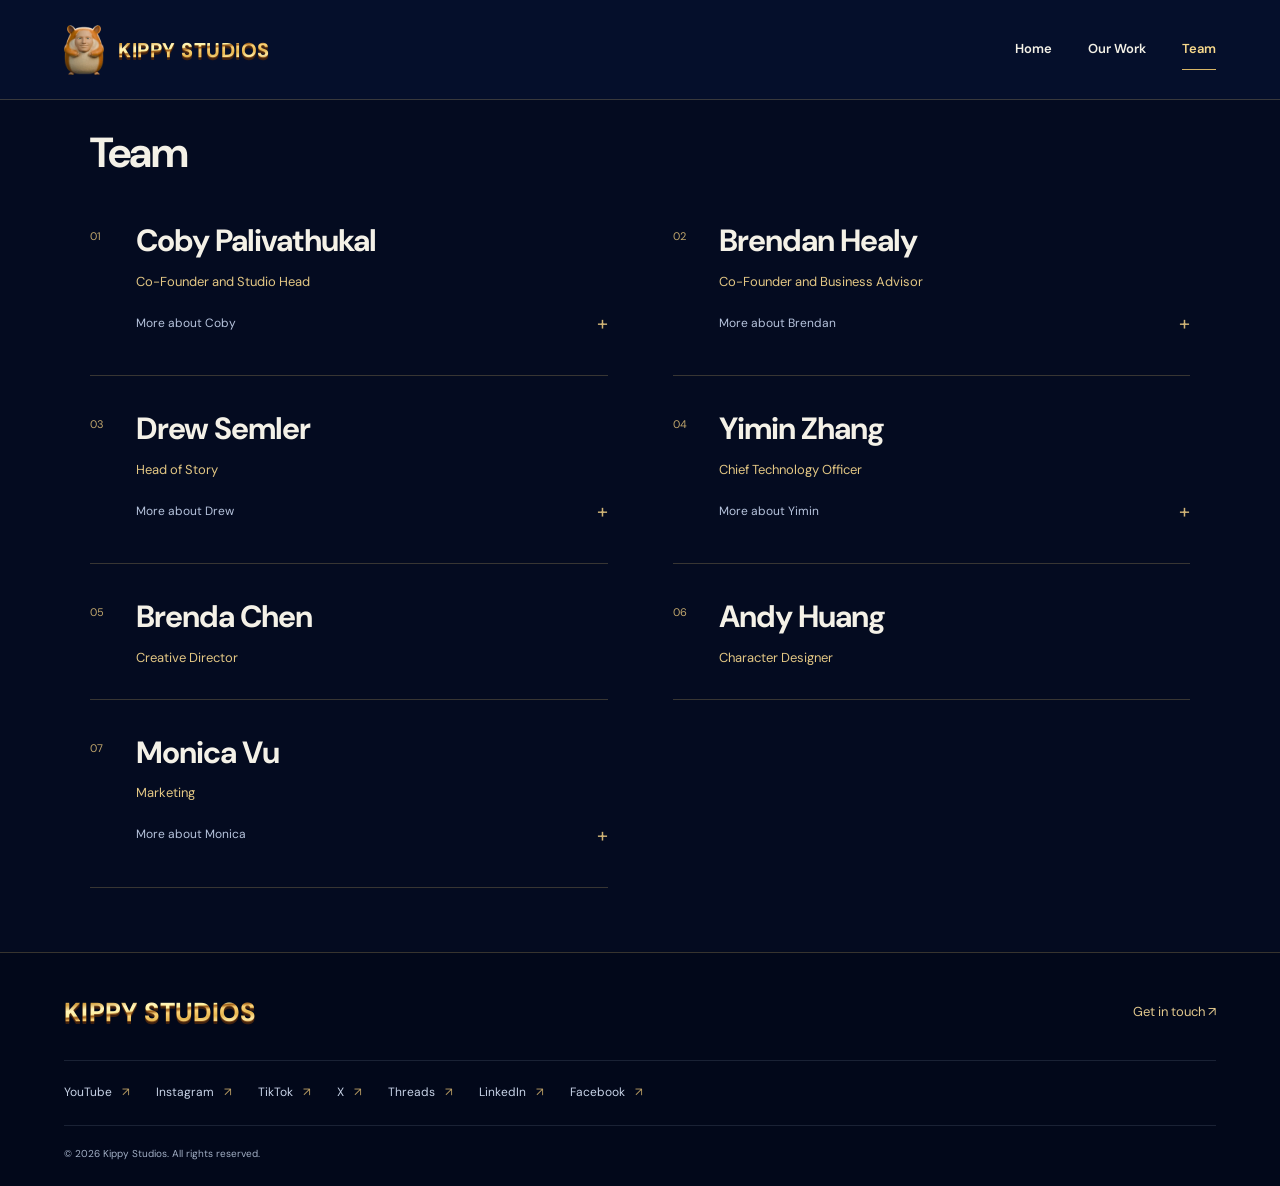
==== commit da3a583f: "Refine Kippy branding, copy, navigation, and character imagery" ====
--- a/about.html
+++ b/about.html
@@ -3,155 +3,13 @@
   <head>
     <meta charset="utf-8" />
     <meta name="viewport" content="width=device-width, initial-scale=1" />
-    <meta name="theme-color" content="#061333" />
-    <meta
-      name="description"
-      content="An animation studio creating original universes through recurring characters, story-driven content, and social-first distribution."
-    />
-    <title>The Studio — Kippy Studios</title>
-    <link rel="icon" type="image/png" href="assets/favicon.png" />
-    <link rel="stylesheet" href="styles.css" />
-    <script src="site.js" defer></script>
+    <meta http-equiv="refresh" content="0; url=team.html" />
+    <link rel="canonical" href="https://kippystudios.com/team.html" />
+    <title>Team — Kippy Studios</title>
   </head>
   <body>
-    <a class="skip" href="#main">Skip to content</a>
-    <header class="site-header">
-      <a class="brand" href="index.html" aria-label="Kippy Studios home"
-        ><img
-          class="brand-icon"
-          src="assets/humster-128.webp"
-          alt=""
-          width="48"
-          height="48" /><img
-          class="brand-wordmark"
-          src="assets/gold-singleline-640.webp"
-          srcset="
-            assets/gold-singleline-640.webp  640w,
-            assets/gold-singleline.webp     1280w
-          "
-          sizes="(max-width: 700px) 60vw, 310px"
-          alt="Kippy Studios"
-          width="215"
-          height="22"
-      /></a>
-      <nav aria-label="Main navigation">
-        <a href="index.html">Home</a><a href="projects.html">Our work</a
-        ><a href="about.html" aria-current="page">Studio</a
-        ><a href="team.html">Team</a>
-      </nav>
-    </header>
-    <main id="main">
-      <section class="page-intro">
-        <p class="eyebrow">INSIDE THE STUDIO</p>
-        <h1 class="gold-text">THIS IS KIPPY</h1>
-        <p>
-          Building the next generation of character-driven, social-first
-          entertainment.
-        </p>
-      </section>
-      <section class="about-story section">
-        <div class="about-mascot">
-          <img
-            src="assets/humster-640.webp"
-            alt="The approved Kippy Studios Humster mascot"
-            width="509"
-            height="640"
-          />
-        </div>
-        <div>
-          <p class="eyebrow">ORIGINAL WORLDS. LASTING CHARACTERS.</p>
-          <h2>STORIES WITH<br /><span class="gold-text">PERSONALITY.</span></h2>
-          <p>
-            By combining recurring characters, story-driven content, and
-            social-first distribution, we develop entertainment properties that
-            audiences follow across platforms while creating authentic
-            partnership opportunities for brands.
-          </p>
-          <a class="button gold-button" href="team.html">Meet our team ↗</a>
-        </div>
-      </section>
-      <section class="ensemble" aria-label="The Kippy character universe">
-        <img
-          src="assets/characters-1600.webp"
-          srcset="
-            assets/characters-960.webp   960w,
-            assets/characters-1600.webp 1600w,
-            assets/characters-2048.webp 2048w
-          "
-          sizes="100vw"
-          width="2048"
-          height="853"
-          alt="The Kippy ensemble: an eccentric lineup of bathroom, food and everyday-object characters"
-          loading="lazy"
-        />
-        <div class="ensemble-title">
-          <p class="eyebrow">FAMILIAR THINGS. UNEXPECTED PERSONALITIES.</p>
-          <h2>
-            EVERY CHARACTER.<br /><span class="gold-text"
-              >A WORLD OF THEIR OWN.</span
-            >
-          </h2>
-        </div>
-      </section>
+    <main>
+      <p>The Kippy Studios team is now at <a href="team.html">Team</a>.</p>
     </main>
-    <footer>
-      <div class="footer-top">
-        <a class="footer-brand" href="index.html"
-          ><img
-            src="assets/gold-singleline-640.webp"
-            srcset="
-              assets/gold-singleline-640.webp  640w,
-              assets/gold-singleline.webp     1280w
-            "
-            sizes="(max-width: 700px) 60vw, 310px"
-            alt="Kippy Studios"
-            width="310"
-            height="32"
-        /></a>
-        <p>Character-driven.<br />Social-first.</p>
-      </div>
-      <nav class="socials" aria-label="Find Kippy Studios">
-        <a
-          href="https://www.youtube.com/@CobyPal/featured"
-          target="_blank"
-          rel="noopener noreferrer"
-          >YouTube <span aria-hidden="true">↗</span></a
-        ><a
-          href="https://www.instagram.com/cobypal/"
-          target="_blank"
-          rel="noopener noreferrer"
-          >Instagram <span aria-hidden="true">↗</span></a
-        ><a
-          href="https://www.tiktok.com/@cobypal"
-          target="_blank"
-          rel="noopener noreferrer"
-          >TikTok <span aria-hidden="true">↗</span></a
-        ><a
-          href="https://x.com/kippystudios"
-          target="_blank"
-          rel="noopener noreferrer"
-          >X <span aria-hidden="true">↗</span></a
-        ><a
-          href="https://www.threads.com/@kippystudios"
-          target="_blank"
-          rel="noopener noreferrer"
-          >Threads <span aria-hidden="true">↗</span></a
-        ><a
-          href="https://www.linkedin.com/company/kippystudios/?viewAsMember=true"
-          target="_blank"
-          rel="noopener noreferrer"
-          >LinkedIn <span aria-hidden="true">↗</span></a
-        ><a
-          href="https://facebook.com/kippystudiosofficial"
-          target="_blank"
-          rel="noopener noreferrer"
-          >Facebook <span aria-hidden="true">↗</span></a
-        >
-      </nav>
-      <div class="footer-bottom">
-        <p>© 2026 Kippy Studios. All rights reserved.</p>
-        <a href="mailto:coby@kippystudios.com">Get in touch ↗</a>
-      </div>
-    </footer>
   </body>
 </html>
